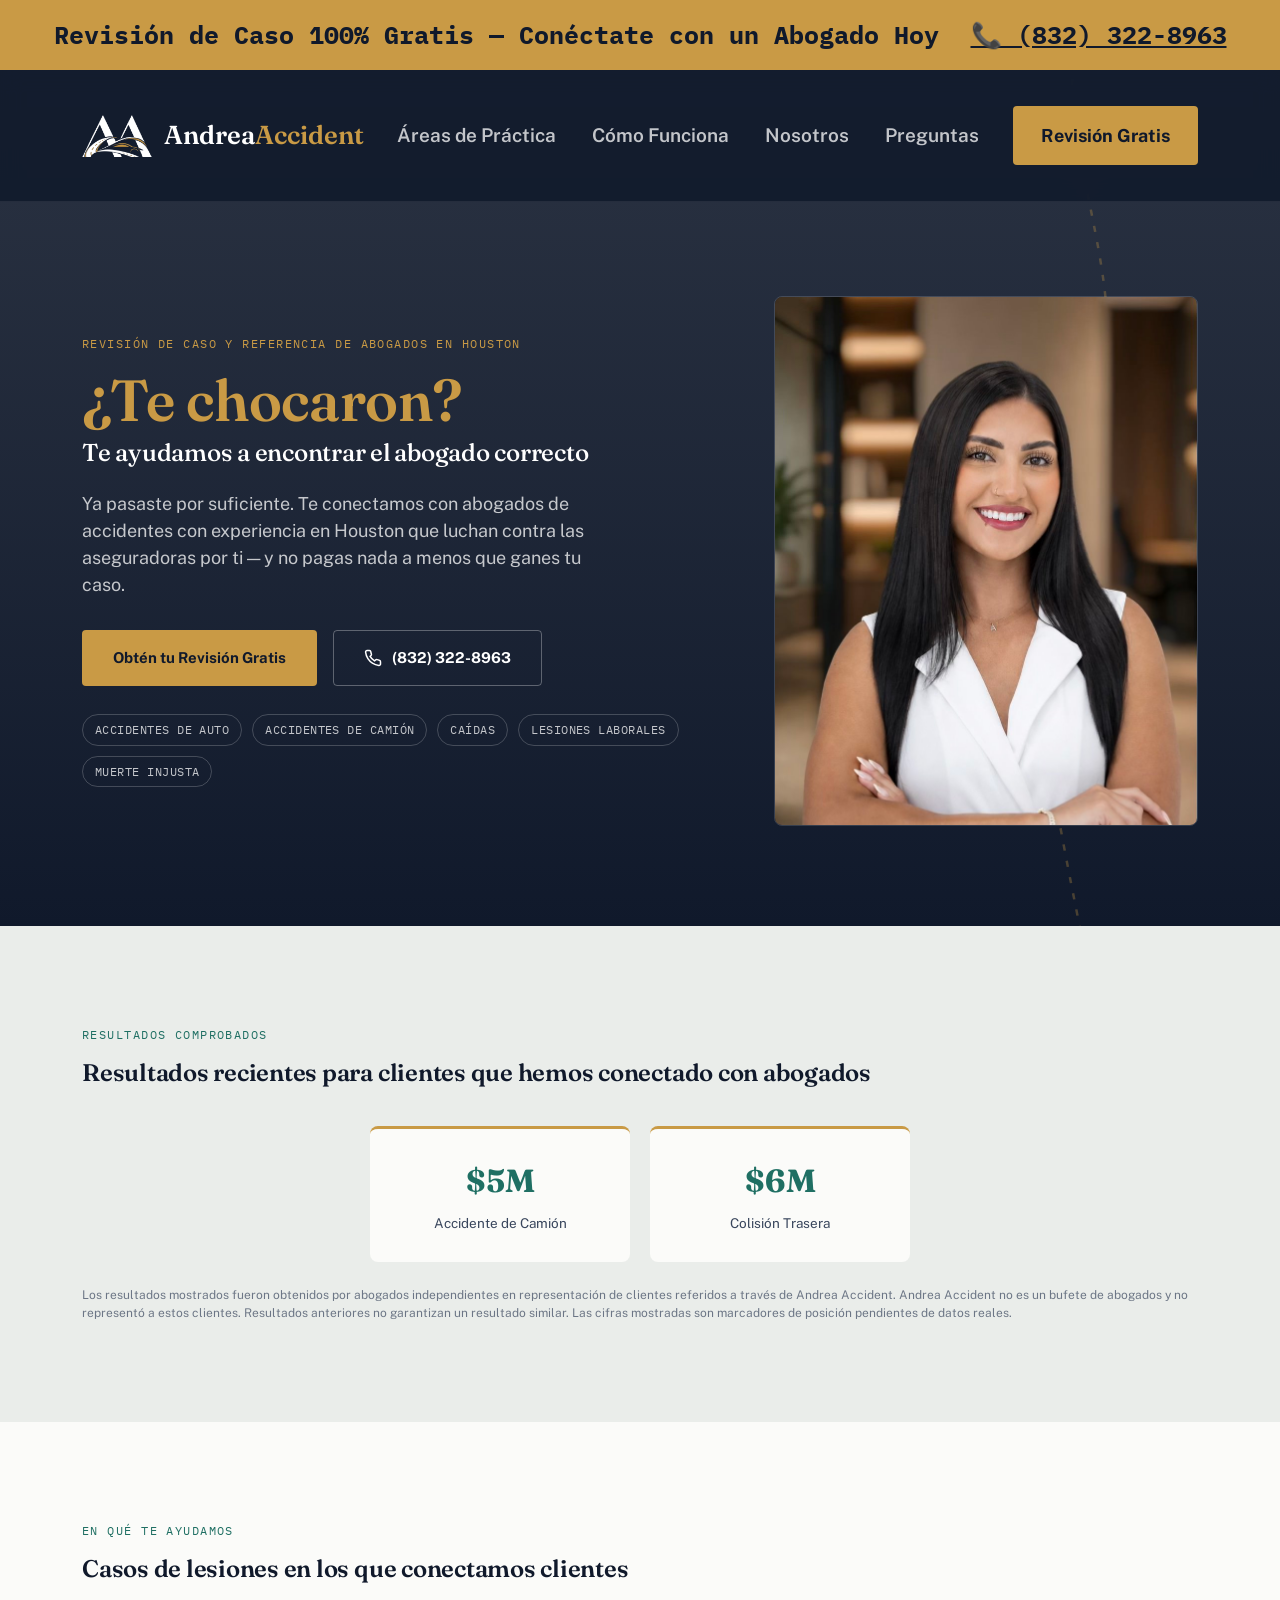
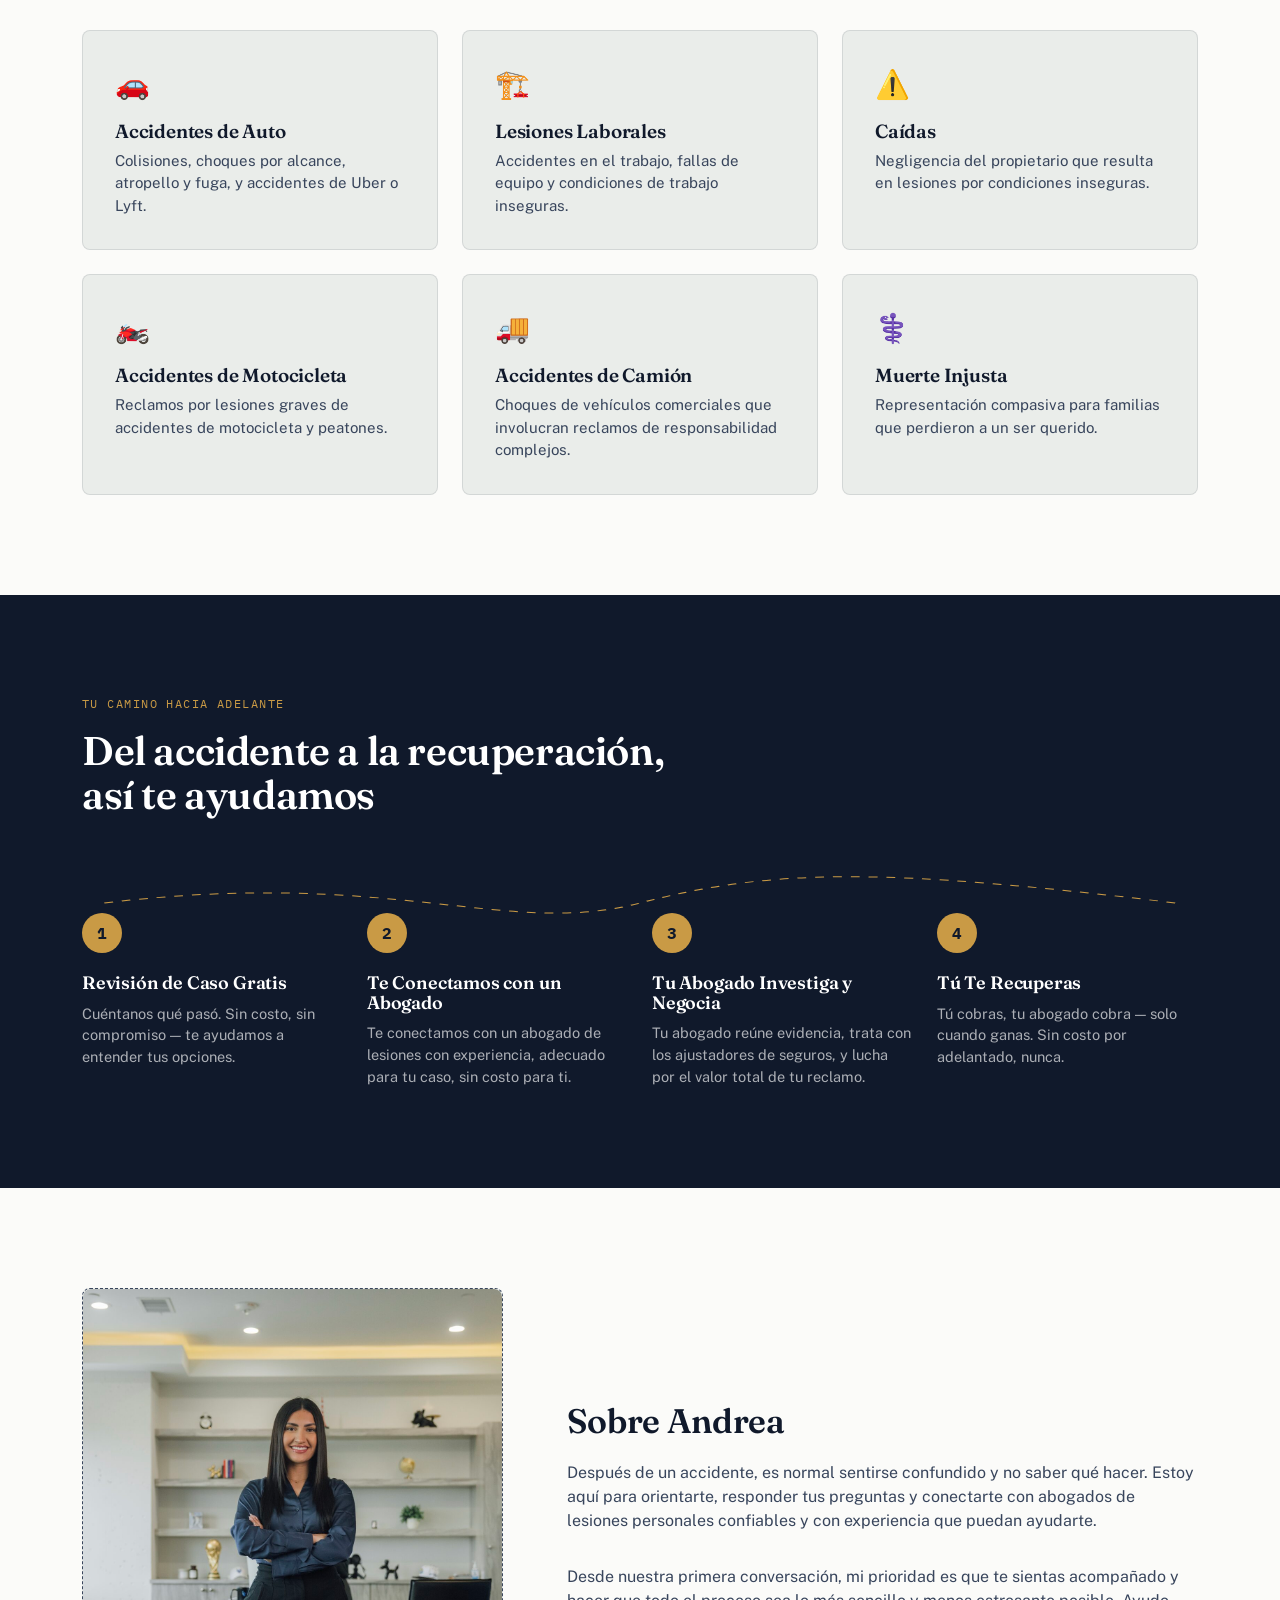
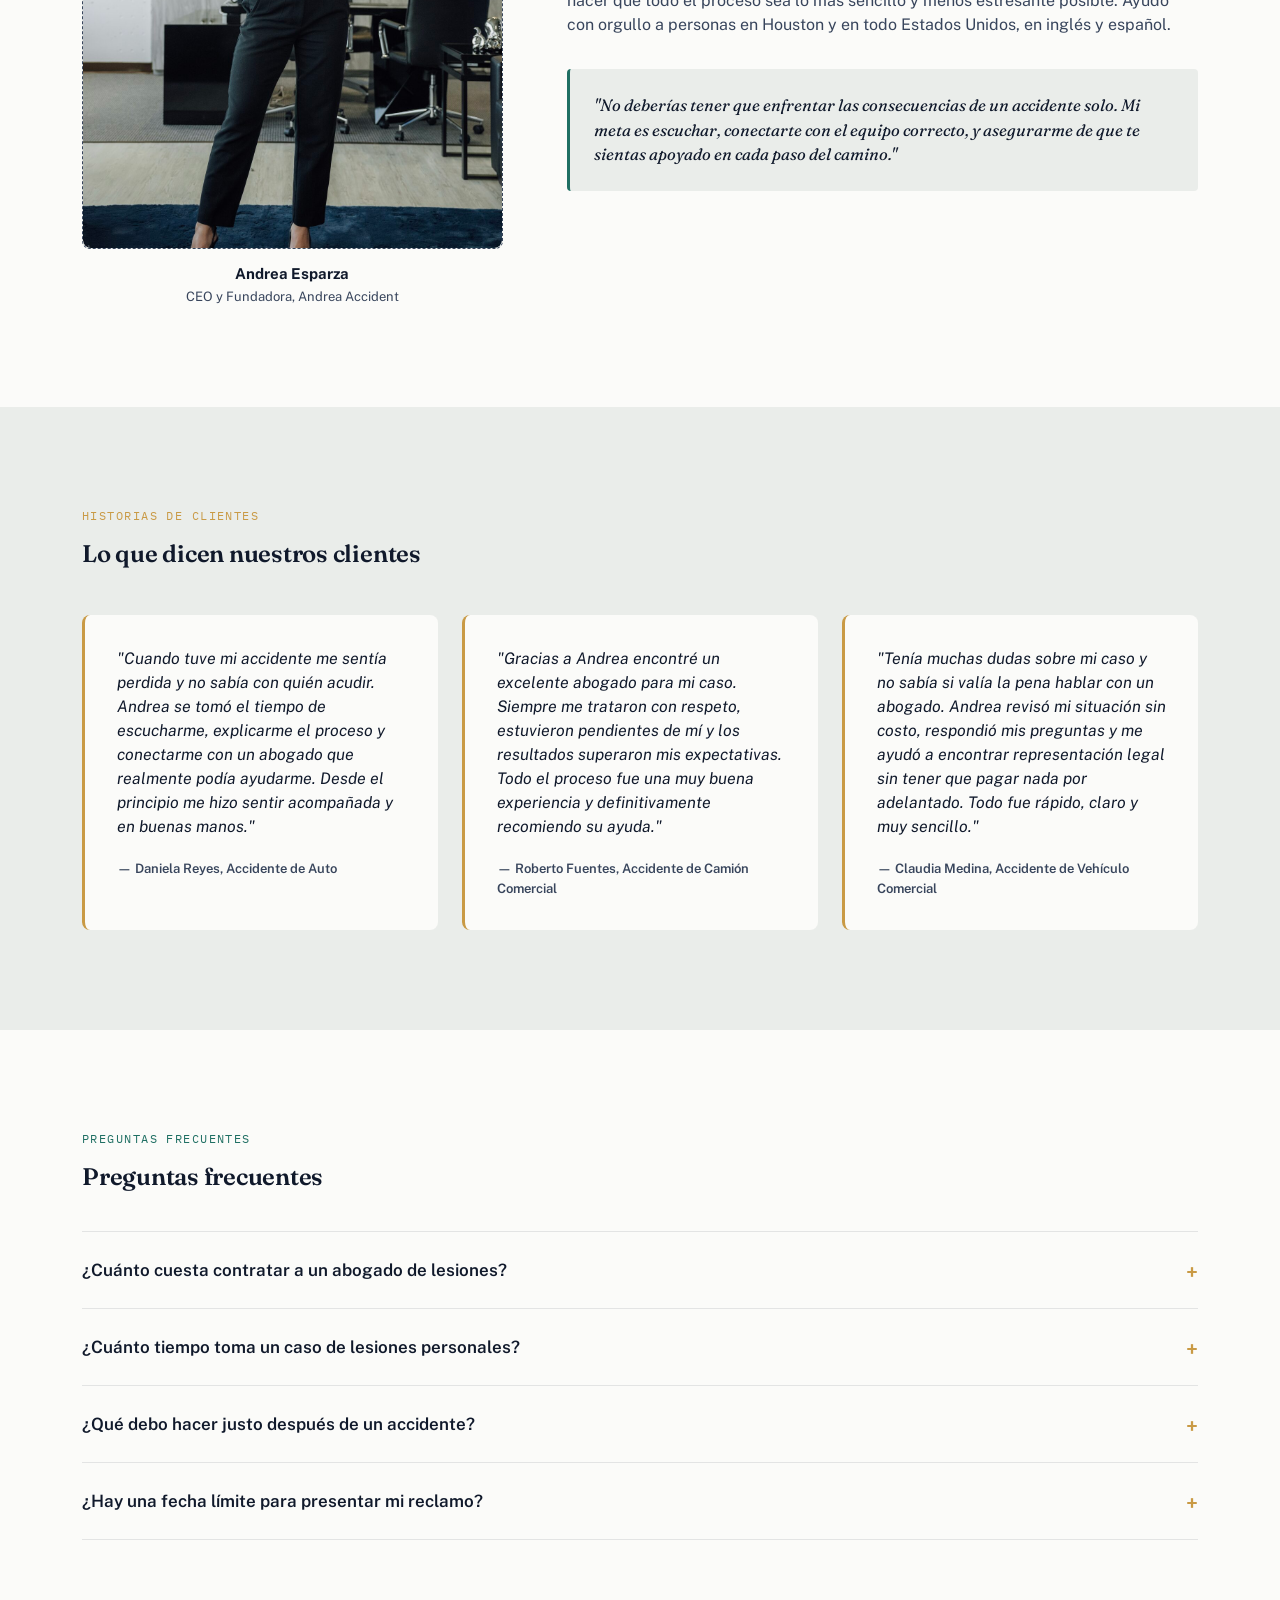
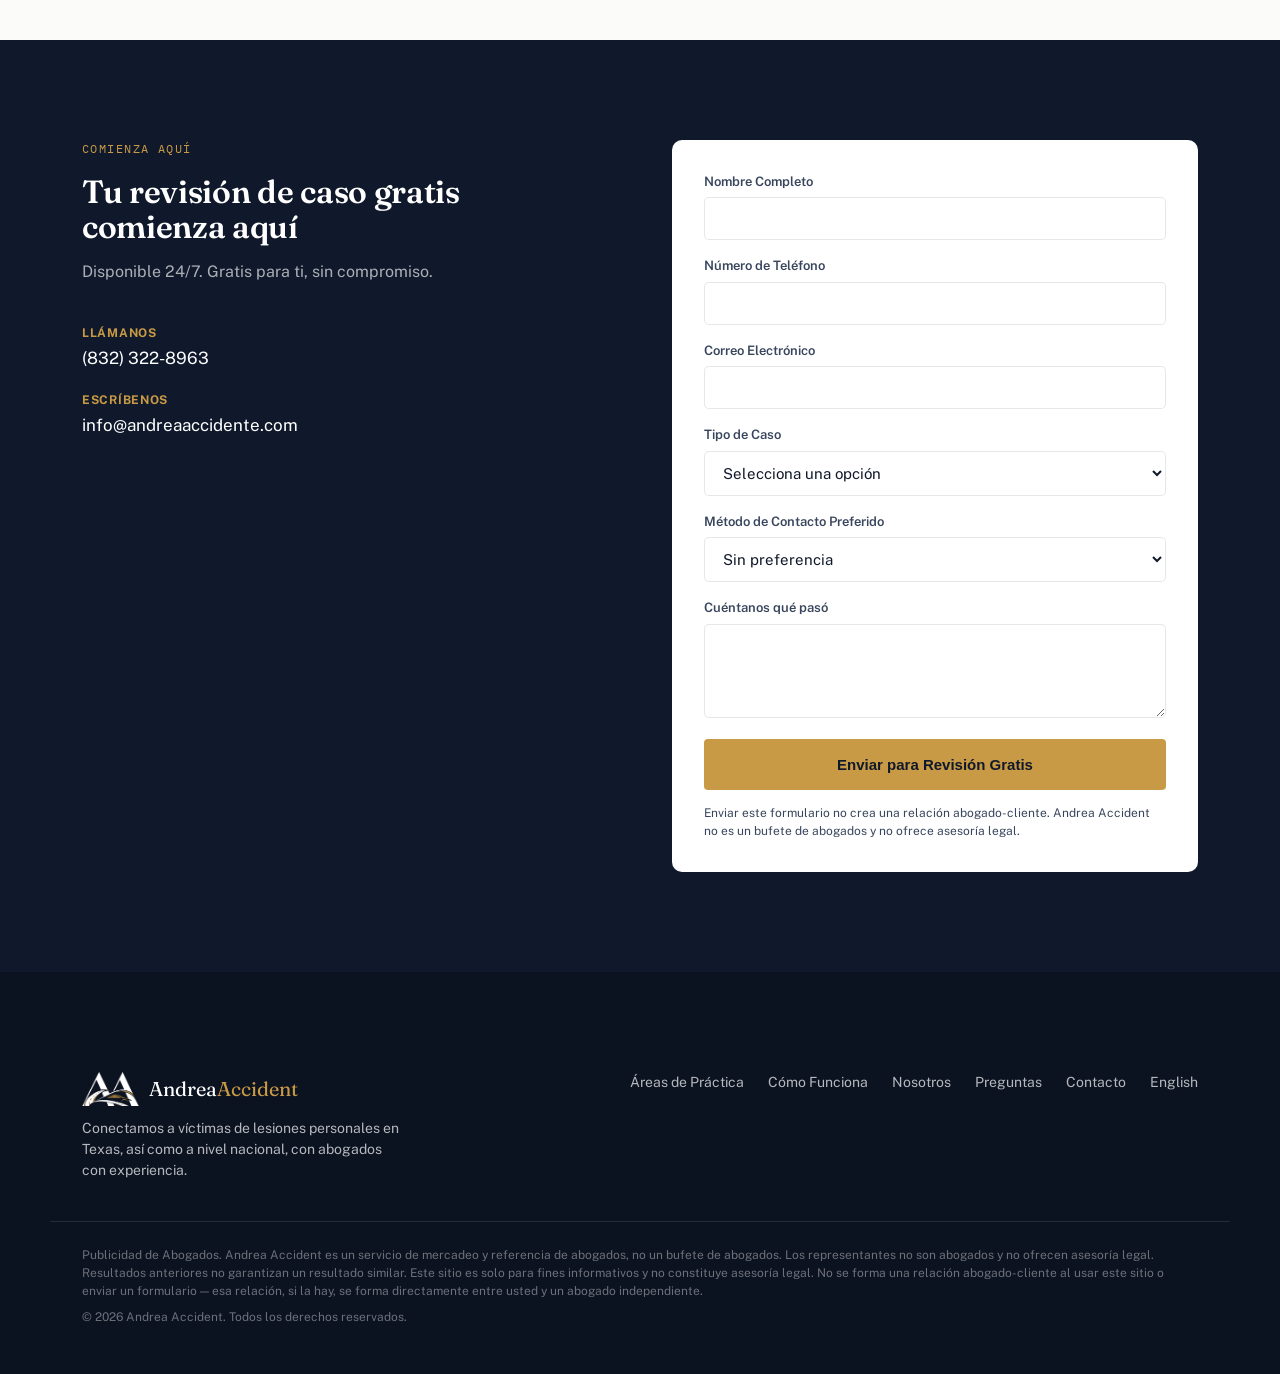
==== index.html @ 779d1450 "Sync Spanish site with English updates" ====
<!DOCTYPE html>
<html lang="es">
<head>
<meta charset="UTF-8" />
<meta name="viewport" content="width=device-width, initial-scale=1.0" />
<title>Andrea Accident | Revisión de Caso y Referencia de Abogados, Houston TX</title>
<meta name="description" content="¿Tuviste un accidente en Houston? Obtén una revisión de caso gratis y te conectamos con un abogado de lesiones con experiencia. Sin costo para ti." />
<link rel="preconnect" href="https://fonts.googleapis.com">
<link rel="preconnect" href="https://fonts.gstatic.com" crossorigin>
<link href="https://fonts.googleapis.com/css2?family=Fraunces:opsz,wght@9..144,400;9..144,500;9..144,600;9..144,700&family=Public+Sans:wght@400;500;600;700;800&family=IBM+Plex+Mono:wght@500&display=swap" rel="stylesheet">
<link rel="stylesheet" href="styles.css" />
</head>
<body>

<!-- UTILITY BAR -->
<div class="utility-bar">
  <span>Revisión de Caso 100% Gratis — Conéctate con un Abogado Hoy</span>
  <a href="tel:+18323228963">📞 (832) 322-8963</a>
</div>

<!-- NAV -->
<header class="nav" id="nav">
  <div class="nav-inner">
    <a href="#top" class="nav-logo">
      <img src="assets/logo-icon-white.png" class="logo-icon" alt="" />
      <span class="logo-text">Andrea<span class="logo-accent">Accident</span></span>
    </a>
    <nav class="nav-links">
      <a href="#practice-areas">Áreas de Práctica</a>
      <a href="#journey">Cómo Funciona</a>
      <a href="#about">Nosotros</a>
      <a href="#faq">Preguntas</a>
    </nav>
    <a href="#contact" class="nav-cta">Revisión Gratis</a>
  </div>
</header>

<!-- HERO -->
<section class="hero" id="top">
  <div class="hero-inner hero-inner-split">
    <div class="hero-copy">
      <p class="eyebrow">Revisión de Caso y Referencia de Abogados en Houston</p>
      <h1>¿Te chocaron?<br><span class="hero-h1-sub">Te ayudamos a encontrar el abogado correcto</span></h1>
      <p class="hero-sub">Ya pasaste por suficiente. Te conectamos con abogados de accidentes con experiencia en Houston que luchan contra las aseguradoras por ti — y no pagas nada a menos que ganes tu caso.</p>
      <div class="hero-actions">
        <a href="#contact" class="btn btn-primary">Obtén tu Revisión Gratis</a>
        <a href="tel:+18323228963" class="btn btn-ghost">
          <svg width="18" height="18" viewBox="0 0 24 24" fill="none" stroke="currentColor" stroke-width="2"><path d="M22 16.92v3a2 2 0 0 1-2.18 2 19.79 19.79 0 0 1-8.63-3.07 19.5 19.5 0 0 1-6-6 19.79 19.79 0 0 1-3.07-8.67A2 2 0 0 1 4.11 2h3a2 2 0 0 1 2 1.72c.127.96.361 1.903.7 2.81a2 2 0 0 1-.45 2.11L8.09 9.91a16 16 0 0 0 6 6l1.27-1.27a2 2 0 0 1 2.11-.45c.907.339 1.85.573 2.81.7A2 2 0 0 1 22 16.92z"/></svg>
          (832) 322-8963
        </a>
      </div>
      <div class="hero-tags">
        <span>Accidentes de Auto</span><span>Accidentes de Camión</span><span>Caídas</span><span>Lesiones Laborales</span><span>Muerte Injusta</span>
      </div>
    </div>
    <div class="hero-photo">
      <div class="hero-photo-placeholder">
        <img src="assets/andrea-headshot.jpg" alt="Andrea Esparza, CEO y Fundadora de Andrea Accident" />
      </div>
    </div>
  </div>
  <div class="hero-line" aria-hidden="true">
    <svg viewBox="0 0 400 900" preserveAspectRatio="none">
      <path d="M 200 -50 C 150 150, 250 250, 200 450 S 150 650, 200 950" stroke="#C99A45" stroke-width="2" fill="none" stroke-dasharray="6 10"/>
    </svg>
  </div>
</section>

<!-- RECENT RESULTS -->
<section class="results">
  <div class="section-inner">
    <p class="eyebrow eyebrow-dark">Resultados Comprobados</p>
    <h2>Resultados recientes para clientes que hemos conectado con abogados</h2>
    <div class="results-grid">
      <div class="result-card">
        <div class="result-amount">$5M</div>
        <div class="result-type">Accidente de Camión</div>
      </div>
      <div class="result-card">
        <div class="result-amount">$6M</div>
        <div class="result-type">Colisión Trasera</div>
      </div>
    </div>
    <p class="results-disclaimer">Los resultados mostrados fueron obtenidos por abogados independientes en representación de clientes referidos a través de Andrea Accident. Andrea Accident no es un bufete de abogados y no representó a estos clientes. Resultados anteriores no garantizan un resultado similar. Las cifras mostradas son marcadores de posición pendientes de datos reales.</p>
  </div>
</section>

<!-- PRACTICE AREAS -->
<section class="practice-areas" id="practice-areas">
  <div class="section-inner">
    <p class="eyebrow eyebrow-dark">En Qué Te Ayudamos</p>
    <h2>Casos de lesiones en los que conectamos clientes</h2>
    <div class="cards-grid">
      <div class="card">
        <div class="card-icon">🚗</div>
        <h3>Accidentes de Auto</h3>
        <p>Colisiones, choques por alcance, atropello y fuga, y accidentes de Uber o Lyft.</p>
      </div>
      <div class="card">
        <div class="card-icon">🏗️</div>
        <h3>Lesiones Laborales</h3>
        <p>Accidentes en el trabajo, fallas de equipo y condiciones de trabajo inseguras.</p>
      </div>
      <div class="card">
        <div class="card-icon">⚠️</div>
        <h3>Caídas</h3>
        <p>Negligencia del propietario que resulta en lesiones por condiciones inseguras.</p>
      </div>
      <div class="card">
        <div class="card-icon">🏍️</div>
        <h3>Accidentes de Motocicleta</h3>
        <p>Reclamos por lesiones graves de accidentes de motocicleta y peatones.</p>
      </div>
      <div class="card">
        <div class="card-icon">🚚</div>
        <h3>Accidentes de Camión</h3>
        <p>Choques de vehículos comerciales que involucran reclamos de responsabilidad complejos.</p>
      </div>
      <div class="card">
        <div class="card-icon">⚕️</div>
        <h3>Muerte Injusta</h3>
        <p>Representación compasiva para familias que perdieron a un ser querido.</p>
      </div>
    </div>
  </div>
</section>

<!-- CASE JOURNEY -->
<section class="journey" id="journey">
  <div class="section-inner">
    <p class="eyebrow">Tu Camino Hacia Adelante</p>
    <h2 class="journey-title">Del accidente a la recuperación, así te ayudamos</h2>
    <div class="journey-track">
      <svg class="journey-svg" viewBox="0 0 1000 120" preserveAspectRatio="none" aria-hidden="true">
        <path d="M 20 60 C 280 -10, 380 130, 500 60 S 720 -10, 980 60" stroke="#C99A45" stroke-width="2" fill="none" stroke-dasharray="8 8"/>
      </svg>
      <div class="journey-steps">
        <div class="step">
          <div class="step-marker">1</div>
          <h3>Revisión de Caso Gratis</h3>
          <p>Cuéntanos qué pasó. Sin costo, sin compromiso — te ayudamos a entender tus opciones.</p>
        </div>
        <div class="step">
          <div class="step-marker">2</div>
          <h3>Te Conectamos con un Abogado</h3>
          <p>Te conectamos con un abogado de lesiones con experiencia, adecuado para tu caso, sin costo para ti.</p>
        </div>
        <div class="step">
          <div class="step-marker">3</div>
          <h3>Tu Abogado Investiga y Negocia</h3>
          <p>Tu abogado reúne evidencia, trata con los ajustadores de seguros, y lucha por el valor total de tu reclamo.</p>
        </div>
        <div class="step">
          <div class="step-marker">4</div>
          <h3>Tú Te Recuperas</h3>
          <p>Tú cobras, tu abogado cobra — solo cuando ganas. Sin costo por adelantado, nunca.</p>
        </div>
      </div>
    </div>
  </div>
</section>

<!-- ABOUT -->
<section class="about" id="about">
  <div class="section-inner about-grid">
    <div class="about-photo">
      <div class="photo-placeholder">
        <img src="assets/team-photo-opt.jpg" alt="Andrea Esparza, equipo de Andrea Accident" />
      </div>
      <p class="about-photo-caption"><strong>Andrea Esparza</strong>CEO y Fundadora, Andrea Accident</p>
    </div>
    <div class="about-content">
      <h2>Sobre Andrea</h2>
      <p class="about-text">Después de un accidente, es normal sentirse confundido y no saber qué hacer. Estoy aquí para orientarte, responder tus preguntas y conectarte con abogados de lesiones personales confiables y con experiencia que puedan ayudarte.</p>
      <p class="about-text">Desde nuestra primera conversación, mi prioridad es que te sientas acompañado y hacer que todo el proceso sea lo más sencillo y menos estresante posible. Ayudo con orgullo a personas en Houston y en todo Estados Unidos, en inglés y español.</p>
      <blockquote class="attorney-quote">
        "No deberías tener que enfrentar las consecuencias de un accidente solo. Mi meta es escuchar, conectarte con el equipo correcto, y asegurarme de que te sientas apoyado en cada paso del camino."
      </blockquote>
    </div>
  </div>
</section>

<!-- TESTIMONIALS -->
<section class="testimonials">
  <div class="section-inner">
    <p class="eyebrow">Historias de Clientes</p>
    <h2>Lo que dicen nuestros clientes</h2>
    <div class="testimonial-grid">
      <div class="testimonial-card">
        <p>"Cuando tuve mi accidente me sentía perdida y no sabía con quién acudir. Andrea se tomó el tiempo de escucharme, explicarme el proceso y conectarme con un abogado que realmente podía ayudarme. Desde el principio me hizo sentir acompañada y en buenas manos."</p>
        <div class="testimonial-author">— Daniela Reyes, Accidente de Auto</div>
      </div>
      <div class="testimonial-card">
        <p>"Gracias a Andrea encontré un excelente abogado para mi caso. Siempre me trataron con respeto, estuvieron pendientes de mí y los resultados superaron mis expectativas. Todo el proceso fue una muy buena experiencia y definitivamente recomiendo su ayuda."</p>
        <div class="testimonial-author">— Roberto Fuentes, Accidente de Camión Comercial</div>
      </div>
      <div class="testimonial-card">
        <p>"Tenía muchas dudas sobre mi caso y no sabía si valía la pena hablar con un abogado. Andrea revisó mi situación sin costo, respondió mis preguntas y me ayudó a encontrar representación legal sin tener que pagar nada por adelantado. Todo fue rápido, claro y muy sencillo."</p>
        <div class="testimonial-author">— Claudia Medina, Accidente de Vehículo Comercial</div>
      </div>
    </div>
  </div>
</section>

<!-- FAQ -->
<section class="faq" id="faq">
  <div class="section-inner">
    <p class="eyebrow eyebrow-dark">Preguntas Frecuentes</p>
    <h2>Preguntas frecuentes</h2>
    <div class="faq-list">
      <div class="faq-item">
        <button class="faq-question">
          ¿Cuánto cuesta contratar a un abogado de lesiones?
          <span class="faq-toggle">+</span>
        </button>
        <div class="faq-answer"><p>Nada por adelantado. Los abogados con los que te conectamos generalmente trabajan por contingencia, lo que significa que solo cobran un porcentaje de tu acuerdo si ganan tu caso. Nuestro servicio de revisión y conexión siempre es gratis para ti.</p></div>
      </div>
      <div class="faq-item">
        <button class="faq-question">
          ¿Cuánto tiempo toma un caso de lesiones personales?
          <span class="faq-toggle">+</span>
        </button>
        <div class="faq-answer"><p>Depende de la complejidad del caso. Una vez que te conectes con un abogado, él te dará un cronograma realista basado en los detalles específicos de tu situación.</p></div>
      </div>
      <div class="faq-item">
        <button class="faq-question">
          ¿Qué debo hacer justo después de un accidente?
          <span class="faq-toggle">+</span>
        </button>
        <div class="faq-answer"><p>Primero busca atención médica, documenta la escena si puedes, y evita dar declaraciones grabadas a las aseguradoras antes de hablar con un abogado.</p></div>
      </div>
      <div class="faq-item">
        <button class="faq-question">
          ¿Hay una fecha límite para presentar mi reclamo?
          <span class="faq-toggle">+</span>
        </button>
        <div class="faq-answer"><p>Sí — la ley de Texas establece fechas límite para presentar reclamos de lesiones personales. Mientras antes te conectes con un abogado, más opciones tendrás. No esperes para contactarnos y obtener tu revisión de caso gratis.</p></div>
      </div>
    </div>
  </div>
</section>

<!-- CONTACT -->
<section class="contact" id="contact">
  <div class="section-inner contact-grid">
    <div class="contact-info">
      <p class="eyebrow">Comienza Aquí</p>
      <h2>Tu revisión de caso gratis comienza aquí</h2>
      <p class="contact-sub">Disponible 24/7. Gratis para ti, sin compromiso.</p>
      <div class="contact-detail">
        <strong>Llámanos</strong>
        <a href="tel:+18323228963">(832) 322-8963</a>
      </div>
      <div class="contact-detail">
        <strong>Escríbenos</strong>
        <a href="mailto:info@andreaaccidente.com">info@andreaaccidente.com</a>
      </div>
    </div>
    <form class="contact-form" id="contact-form" action="https://formspree.io/andreaaccident@gmail.com" method="POST">
      <input type="hidden" name="_next" value="https://andreaaccidente.com/?submitted=1#contact" />
      <input type="hidden" name="_subject" value="Nueva Revisión de Caso — Andrea Accident (sitio en español)" />
      <input type="hidden" name="site" value="andreaaccidente.com" />
      <label>Nombre Completo<input type="text" name="name" required /></label>
      <label>Número de Teléfono<input type="tel" name="phone" required /></label>
      <label>Correo Electrónico<input type="email" name="email" required /></label>
      <label>Tipo de Caso
        <select name="case_type" required>
          <option value="">Selecciona una opción</option>
          <option>Accidente de Auto</option>
          <option>Accidente de Camión</option>
          <option>Accidente de Motocicleta</option>
          <option>Caída</option>
          <option>Lesión Laboral</option>
          <option>Muerte Injusta</option>
          <option>Otro</option>
        </select>
      </label>
      <label>Método de Contacto Preferido
        <select name="contact_method">
          <option value="">Sin preferencia</option>
          <option>Llamada</option>
          <option>Mensaje de Texto</option>
          <option>Correo Electrónico</option>
        </select>
      </label>
      <label>Cuéntanos qué pasó<textarea name="message" rows="4" required></textarea></label>
      <button type="submit" class="btn btn-primary btn-full">Enviar para Revisión Gratis</button>
      <p class="form-disclaimer">Enviar este formulario no crea una relación abogado-cliente. Andrea Accident no es un bufete de abogados y no ofrece asesoría legal.</p>
    </form>
  </div>
</section>

<!-- FOOTER -->
<footer class="footer">
  <div class="section-inner footer-grid">
    <div>
      <div class="footer-logo">
        <img src="assets/logo-icon-white.png" class="logo-icon" alt="" />
        <span class="logo-text">Andrea<span class="logo-accent">Accident</span></span>
      </div>
      <p>Conectamos a víctimas de lesiones personales en Texas, así como a nivel nacional, con abogados con experiencia.</p>
    </div>
    <div class="footer-links">
      <a href="#practice-areas">Áreas de Práctica</a>
      <a href="#journey">Cómo Funciona</a>
      <a href="#about">Nosotros</a>
      <a href="#faq">Preguntas</a>
      <a href="#contact">Contacto</a>
      <a href="https://andreaaccident.com">English</a>
    </div>
  </div>
  <div class="footer-legal">
    <p>Publicidad de Abogados. Andrea Accident es un servicio de mercadeo y referencia de abogados, no un bufete de abogados. Los representantes no son abogados y no ofrecen asesoría legal. Resultados anteriores no garantizan un resultado similar. Este sitio es solo para fines informativos y no constituye asesoría legal. No se forma una relación abogado-cliente al usar este sitio o enviar un formulario — esa relación, si la hay, se forma directamente entre usted y un abogado independiente.</p>
    <p>&copy; <span id="year"></span> Andrea Accident. Todos los derechos reservados.</p>
  </div>
</footer>

<script src="script.js"></script>
</body>
</html>
---- styles.css ----
/* ===== TOKENS ===== */
:root {
  --ink: #10192B;
  --ink-soft: #38455C;
  --fog: #EAEDEA;
  --fog-deep: #DDE2DD;
  --paper: #FBFBF9;
  --amber: #C99A45;
  --amber-deep: #A87E32;
  --teal: #1F6F63;
  --teal-deep: #164F46;
  --line: rgba(16, 25, 43, 0.1);

  --display: 'Fraunces', serif;
  --body: 'Public Sans', sans-serif;
  --mono: 'IBM Plex Mono', monospace;

  --max: 1180px;
}

* { box-sizing: border-box; margin: 0; padding: 0; }
html { scroll-behavior: smooth; }
body {
  font-family: var(--body);
  color: var(--ink);
  background: var(--paper);
  line-height: 1.5;
  -webkit-font-smoothing: antialiased;
}
img { max-width: 100%; display: block; }
a { color: inherit; text-decoration: none; }
h1, h2, h3 { font-family: var(--display); font-weight: 600; line-height: 1.1; letter-spacing: -0.01em; }
.section-inner { max-width: var(--max); margin: 0 auto; padding: 100px 32px; }

.eyebrow {
  font-family: var(--mono);
  font-size: 12px;
  letter-spacing: 0.12em;
  text-transform: uppercase;
  color: var(--amber);
  margin-bottom: 16px;
  display: block;
}
.eyebrow-dark { color: var(--teal); }

.btn {
  display: inline-flex;
  align-items: center;
  gap: 10px;
  padding: 16px 30px;
  border-radius: 4px;
  font-weight: 700;
  font-size: 15px;
  border: 1px solid transparent;
  cursor: pointer;
  transition: transform 0.15s ease, box-shadow 0.15s ease, background 0.15s ease;
}
.btn-primary {
  background: var(--amber);
  color: var(--ink);
}
.btn-primary:hover { background: var(--amber-deep); transform: translateY(-1px); box-shadow: 0 8px 20px rgba(201,154,69,0.35); }
.btn-ghost {
  border-color: rgba(255,255,255,0.3);
  color: #fff;
}
.btn-ghost:hover { border-color: #fff; background: rgba(255,255,255,0.08); }
.btn-full { width: 100%; justify-content: center; }

/* ===== UTILITY BAR ===== */
.utility-bar {
  position: fixed;
  top: 0; left: 0; right: 0;
  z-index: 101;
  background: var(--amber);
  color: var(--ink);
  font-family: var(--mono);
  font-size: 25px;
  font-weight: 700;
  display: flex;
  align-items: center;
  justify-content: center;
  gap: 32px;
  padding: 16px 40px;
  flex-wrap: wrap;
  text-align: center;
}
.utility-bar a { text-decoration: underline; }

/* ===== NAV ===== */
.nav {
  position: fixed;
  top: var(--utility-h, 66px); left: 0; right: 0;
  z-index: 100;
  background: rgba(16, 25, 43, 0.85);
  backdrop-filter: blur(10px);
  border-bottom: 1px solid rgba(255,255,255,0.08);
}
.nav-inner {
  max-width: var(--max);
  margin: 0 auto;
  padding: 36px 32px;
  display: flex;
  align-items: center;
  justify-content: space-between;
}
.nav-logo {
  display: flex;
  align-items: center;
  gap: 12px;
}
.nav-logo .logo-icon {
  height: 42px;
  width: auto;
  display: block;
}
.nav-logo .logo-text {
  font-family: var(--display);
  font-size: 26px;
  font-weight: 600;
  color: #fff;
  white-space: nowrap;
}
.nav-logo .logo-text .logo-accent { color: var(--amber); }
.nav-links { display: flex; gap: 36px; }
.nav-links a { color: rgba(255,255,255,0.75); font-size: 19px; font-weight: 600; transition: color 0.15s; }
.nav-links a:hover { color: #fff; }
.nav-cta {
  background: var(--amber);
  color: var(--ink);
  padding: 16px 28px;
  border-radius: 4px;
  font-size: 18px;
  font-weight: 700;
}
.nav-cta:hover { background: var(--amber-deep); }

/* ===== HERO ===== */
.hero {
  position: relative;
  background:
    linear-gradient(180deg, rgba(16,25,43,0.88) 0%, rgba(16,25,43,0.94) 55%, #10192B 100%),
    url('assets/houston-skyline.webp');
  background-size: cover;
  background-position: center 65%;
  color: #fff;
  padding-top: 34px;
  overflow: hidden;
}
.hero-inner {
  max-width: var(--max);
  margin: 0 auto;
  padding: calc(var(--utility-h, 66px) + var(--nav-h, 116px) + 60px) 32px 100px;
  position: relative;
  z-index: 2;
}
.hero-inner-split {
  display: grid;
  grid-template-columns: 1.2fr 0.8fr;
  gap: 56px;
  align-items: center;
  max-width: var(--max);
}
.hero h1 {
  font-size: clamp(36px, 5vw, 58px);
  margin-bottom: 24px;
  color: var(--amber);
}
.hero-h1-sub {
  display: block;
  font-size: 0.42em;
  color: #fff;
  font-weight: 500;
  margin-top: 6px;
  letter-spacing: -0.01em;
}
.hero-sub {
  font-size: 18px;
  color: rgba(255,255,255,0.75);
  max-width: 520px;
  margin-bottom: 32px;
}
.hero-actions { display: flex; gap: 16px; flex-wrap: wrap; margin-bottom: 28px; }
.hero-tags { display: flex; gap: 10px; flex-wrap: wrap; }
.hero-tags span {
  font-family: var(--mono);
  font-size: 11.5px;
  text-transform: uppercase;
  letter-spacing: 0.04em;
  padding: 6px 12px;
  border: 1px solid rgba(255,255,255,0.2);
  border-radius: 20px;
  color: rgba(255,255,255,0.75);
}
.hero-photo-placeholder {
  aspect-ratio: 4/5;
  border-radius: 8px;
  overflow: hidden;
  border: 1px solid rgba(255,255,255,0.15);
}
.hero-photo-placeholder img {
  width: 100%;
  height: 100%;
  object-fit: cover;
  object-position: top center;
  display: block;
}

/* ===== RESULTS ===== */
.results { background: var(--fog); }
.results-grid {
  display: grid;
  grid-template-columns: repeat(auto-fit, minmax(220px, 260px));
  justify-content: center;
  gap: 20px;
  margin-top: 40px;
}
.result-card {
  background: var(--paper);
  border-radius: 8px;
  padding: 28px 22px;
  text-align: center;
  border-top: 3px solid var(--amber);
}
.result-amount {
  font-family: var(--display);
  font-size: 32px;
  font-weight: 700;
  color: var(--teal);
  margin-bottom: 8px;
}
.result-type { font-size: 13.5px; color: var(--ink-soft); }
.results-disclaimer { font-size: 12px; color: var(--ink-soft); margin-top: 24px; opacity: 0.7; }

/* ===== ATTORNEY QUOTE ===== */
.attorney-quote {
  margin-top: 32px;
  padding: 24px;
  background: var(--fog);
  border-left: 3px solid var(--teal);
  border-radius: 4px;
  font-family: var(--display);
  font-style: italic;
  font-size: 16.5px;
  color: var(--ink);
}

.hero-line {
  position: absolute;
  right: -60px;
  top: 0;
  bottom: 0;
  width: 500px;
  z-index: 1;
  opacity: 0.3;
}
.hero-line svg { width: 100%; height: 100%; }

/* ===== PRACTICE AREAS ===== */
.cards-grid {
  display: grid;
  grid-template-columns: repeat(3, 1fr);
  gap: 24px;
  margin-top: 48px;
}
.card {
  background: var(--fog);
  border: 1px solid var(--line);
  border-radius: 8px;
  padding: 32px;
  transition: transform 0.2s ease, box-shadow 0.2s ease;
}
.card:hover { transform: translateY(-4px); box-shadow: 0 12px 30px rgba(16,25,43,0.08); }
.card-icon { font-size: 28px; margin-bottom: 16px; }
.card h3 { font-size: 19px; margin-bottom: 8px; }
.card p { color: var(--ink-soft); font-size: 15px; }

/* ===== JOURNEY ===== */
.journey { background: var(--ink); color: #fff; }
.journey .eyebrow { color: var(--amber); }
.journey-title {
  font-size: clamp(28px, 3.5vw, 40px);
  max-width: 640px;
  margin-bottom: 56px;
}
.journey-track { position: relative; }
.journey-svg { width: 100%; height: 60px; margin-bottom: -20px; display: block; }
.journey-steps {
  display: grid;
  grid-template-columns: repeat(4, 1fr);
  gap: 24px;
}
.step-marker {
  width: 40px; height: 40px;
  border-radius: 50%;
  background: var(--amber);
  color: var(--ink);
  display: flex; align-items: center; justify-content: center;
  font-family: var(--mono);
  font-weight: 700;
  margin-bottom: 20px;
}
.step h3 { font-size: 18px; margin-bottom: 10px; }
.step p { color: rgba(255,255,255,0.65); font-size: 14.5px; }

/* ===== ABOUT ===== */
.about-grid {
  display: grid;
  grid-template-columns: 0.8fr 1.2fr;
  gap: 64px;
  align-items: center;
}
.photo-placeholder {
  aspect-ratio: 3/4;
  background: var(--fog);
  border: 1px dashed var(--ink-soft);
  border-radius: 8px;
  display: flex; align-items: center; justify-content: center;
  color: var(--ink-soft);
  font-family: var(--mono);
  font-size: 13px;
  overflow: hidden;
}
.photo-placeholder img {
  width: 100%;
  height: 100%;
  object-fit: cover;
  object-position: top center;
  border-radius: 8px;
}
.about-photo-caption {
  margin-top: 14px;
  text-align: center;
  font-size: 13px;
  color: var(--ink-soft);
}
.about-photo-caption strong { color: var(--ink); display: block; font-size: 15px; margin-bottom: 2px; }
.about-content h2 { font-size: 34px; margin-bottom: 20px; }
.about-text { color: var(--ink-soft); font-size: 16px; margin-bottom: 32px; }
.about-stats { display: flex; gap: 40px; }
.about-stats strong { font-family: var(--display); font-size: 28px; display: block; color: var(--teal); }
.about-stats span { font-size: 13px; color: var(--ink-soft); text-transform: uppercase; letter-spacing: 0.04em; }

/* ===== TESTIMONIALS ===== */
.testimonials { background: var(--fog); }
.testimonial-grid {
  display: grid;
  grid-template-columns: repeat(3, 1fr);
  gap: 24px;
  margin-top: 48px;
}
.testimonial-card {
  background: var(--paper);
  border-radius: 8px;
  padding: 32px;
  border-left: 3px solid var(--amber);
}
.testimonial-card p { font-style: italic; margin-bottom: 20px; color: var(--ink); }
.testimonial-author { font-size: 13px; color: var(--ink-soft); font-weight: 600; }

/* ===== FAQ ===== */
.faq-list { margin-top: 40px; border-top: 1px solid var(--line); }
.faq-item { border-bottom: 1px solid var(--line); }
.faq-question {
  width: 100%;
  background: none;
  border: none;
  text-align: left;
  padding: 22px 0;
  font-family: var(--body);
  font-size: 17px;
  font-weight: 600;
  color: var(--ink);
  display: flex;
  justify-content: space-between;
  align-items: center;
  cursor: pointer;
}
.faq-toggle { font-family: var(--mono); color: var(--amber); font-size: 20px; transition: transform 0.2s ease; }
.faq-item.open .faq-toggle { transform: rotate(45deg); }
.faq-answer {
  max-height: 0;
  overflow: hidden;
  transition: max-height 0.25s ease;
}
.faq-item.open .faq-answer { max-height: 200px; }
.faq-answer p { padding-bottom: 22px; color: var(--ink-soft); max-width: 640px; }

/* ===== CONTACT ===== */
.contact { background: var(--ink); color: #fff; }
.contact-grid {
  display: grid;
  grid-template-columns: 1fr 1fr;
  gap: 64px;
}
.contact h2 { font-size: 32px; margin: 8px 0 16px; }
.contact-sub { color: rgba(255,255,255,0.65); margin-bottom: 40px; }
.contact-detail { margin-bottom: 20px; }
.contact-detail strong { display: block; font-size: 12px; text-transform: uppercase; letter-spacing: 0.06em; color: var(--amber); margin-bottom: 4px; }
.contact-detail a, .contact-detail span { font-size: 17px; }

.contact-form { background: #fff; border-radius: 10px; padding: 32px; }
.contact-form label {
  display: block;
  font-size: 13px;
  font-weight: 600;
  color: var(--ink-soft);
  margin-bottom: 16px;
}
.contact-form input, .contact-form textarea, .contact-form select {
  width: 100%;
  margin-top: 6px;
  padding: 12px 14px;
  border: 1px solid var(--line);
  border-radius: 5px;
  font-family: var(--body);
  font-size: 15px;
  color: var(--ink);
  resize: vertical;
  background: #fff;
}
.contact-form input:focus, .contact-form textarea:focus, .contact-form select:focus {
  outline: 2px solid var(--teal);
  outline-offset: 1px;
}
.form-disclaimer { font-size: 12px; color: var(--ink-soft); margin-top: 14px; font-weight: 400; }
.form-success {
  text-align: center;
  padding: 24px 0;
  font-family: var(--display);
  font-size: 18px;
  color: var(--ink);
  line-height: 1.5;
}

/* ===== FOOTER ===== */
.footer { background: #0B1220; color: rgba(255,255,255,0.7); }
.footer-grid {
  display: flex;
  justify-content: space-between;
  flex-wrap: wrap;
  gap: 32px;
  padding-bottom: 40px;
}
.footer-logo {
  display: flex;
  align-items: center;
  gap: 10px;
  margin-bottom: 12px;
}
.footer-logo .logo-icon {
  height: 34px;
  width: auto;
  display: block;
}
.footer-logo .logo-text {
  font-family: var(--display);
  font-size: 20px;
  color: #fff;
}
.footer-logo .logo-text .logo-accent { color: var(--amber); }
.footer-grid p { max-width: 320px; font-size: 14px; }
.footer-links { display: flex; gap: 24px; flex-wrap: wrap; align-self: flex-start; }
.footer-links a { font-size: 14px; }
.footer-links a:hover { color: #fff; }
.footer-legal {
  border-top: 1px solid rgba(255,255,255,0.1);
  max-width: var(--max);
  margin: 0 auto;
  padding: 24px 32px 40px;
  font-size: 12px;
  color: rgba(255,255,255,0.4);
}
.footer-legal p { margin-bottom: 8px; }

/* ===== RESPONSIVE ===== */
@media (max-width: 900px) {
  .nav-links { display: none; }
  .cards-grid { grid-template-columns: 1fr 1fr; }
  .journey-steps { grid-template-columns: 1fr 1fr; }
  .about-grid { grid-template-columns: 1fr; }
  .testimonial-grid { grid-template-columns: 1fr; }
  .contact-grid { grid-template-columns: 1fr; }
  .hero-line { display: none; }
  .hero-inner-split { grid-template-columns: 1fr; }
  .hero-photo-placeholder { max-width: 320px; }
  .results-grid { grid-template-columns: 1fr 1fr; }
}
@media (max-width: 560px) {
  .cards-grid { grid-template-columns: 1fr; }
  .journey-steps { grid-template-columns: 1fr; }
  .section-inner { padding: 64px 20px; }
  .hero-inner { padding-left: 20px; padding-right: 20px; padding-bottom: 60px; }
  .hero-actions { flex-direction: column; align-items: stretch; }
  .hero-trust { gap: 24px; }
  .utility-bar { font-size: 15px; padding: 12px 16px; gap: 16px; }
  .nav-inner { padding: 20px 20px; }
  .nav-logo .logo-icon { height: 32px; }
  .nav-logo .logo-text { font-size: 20px; }
  .nav-cta { font-size: 14px; padding: 12px 18px; }
  .results-grid { grid-template-columns: 1fr; }
}

@media (prefers-reduced-motion: reduce) {
  html { scroll-behavior: auto; }
  * { transition: none !important; }
}
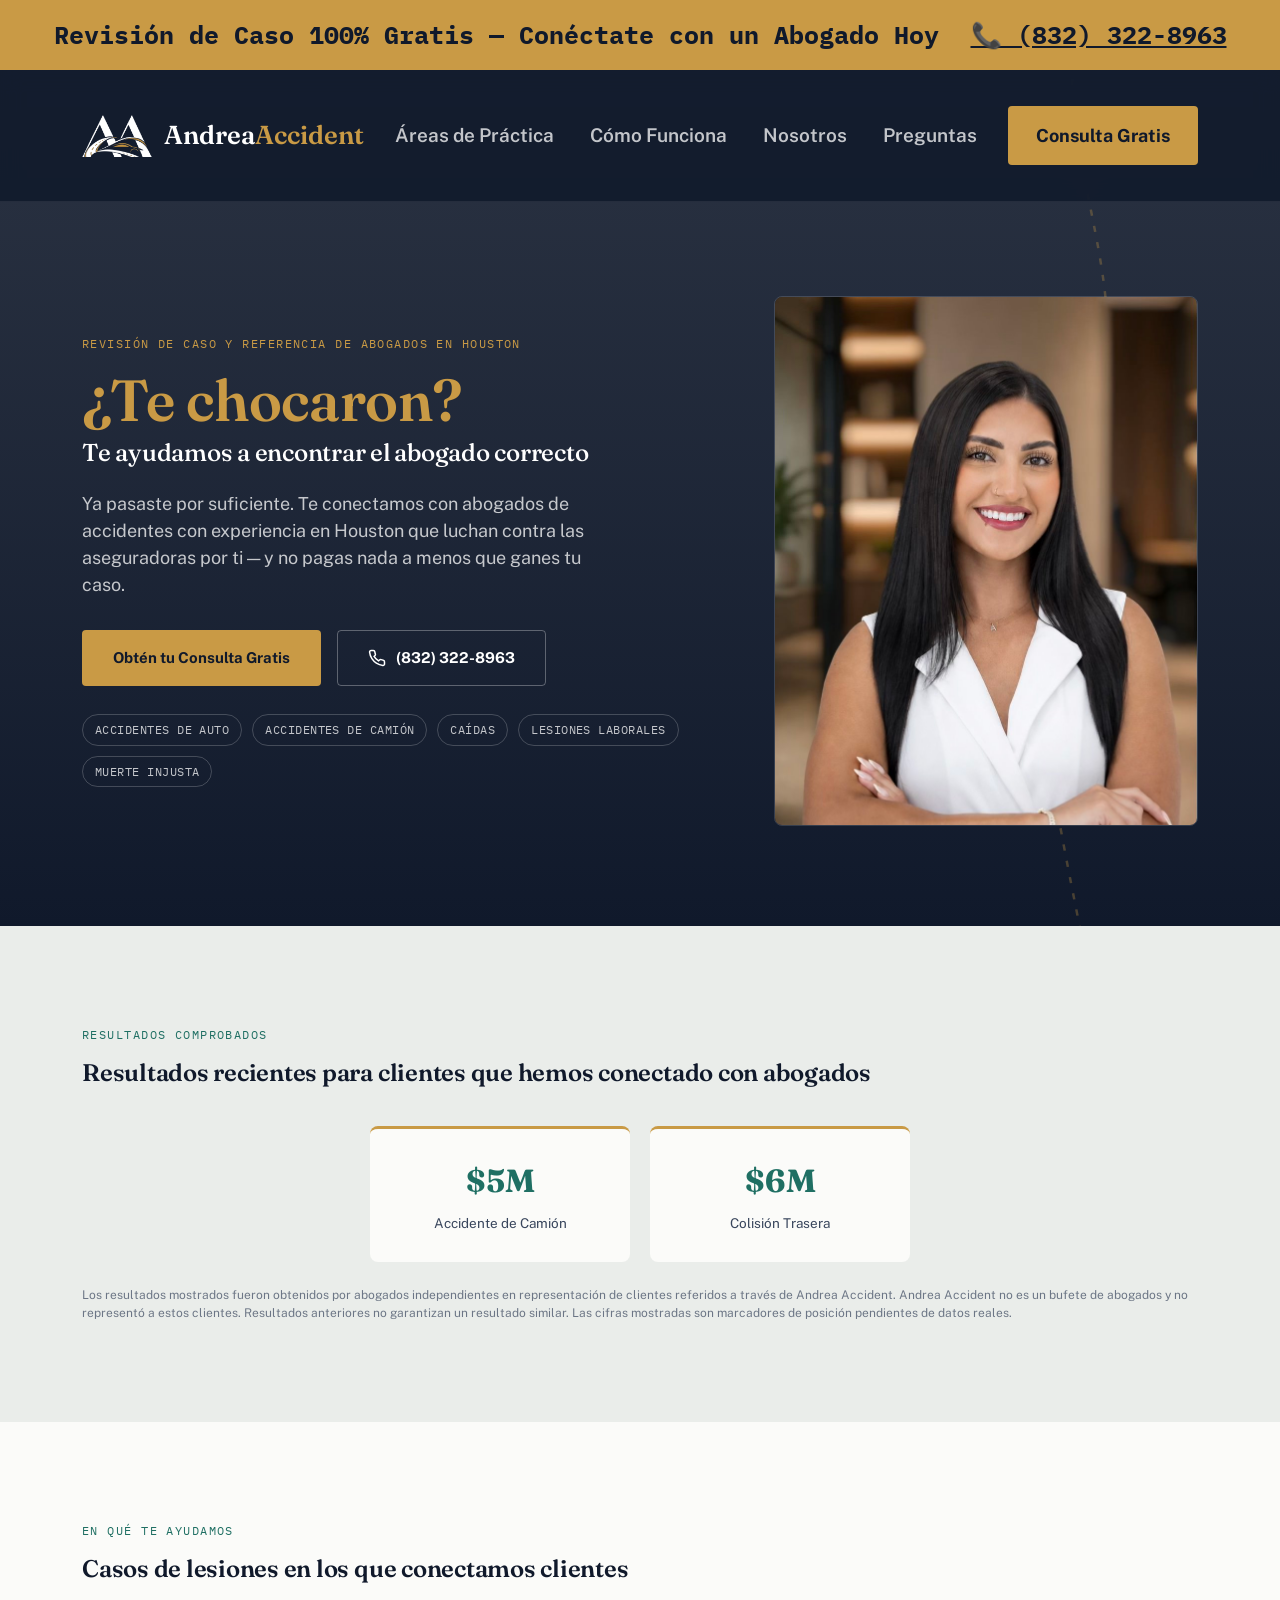
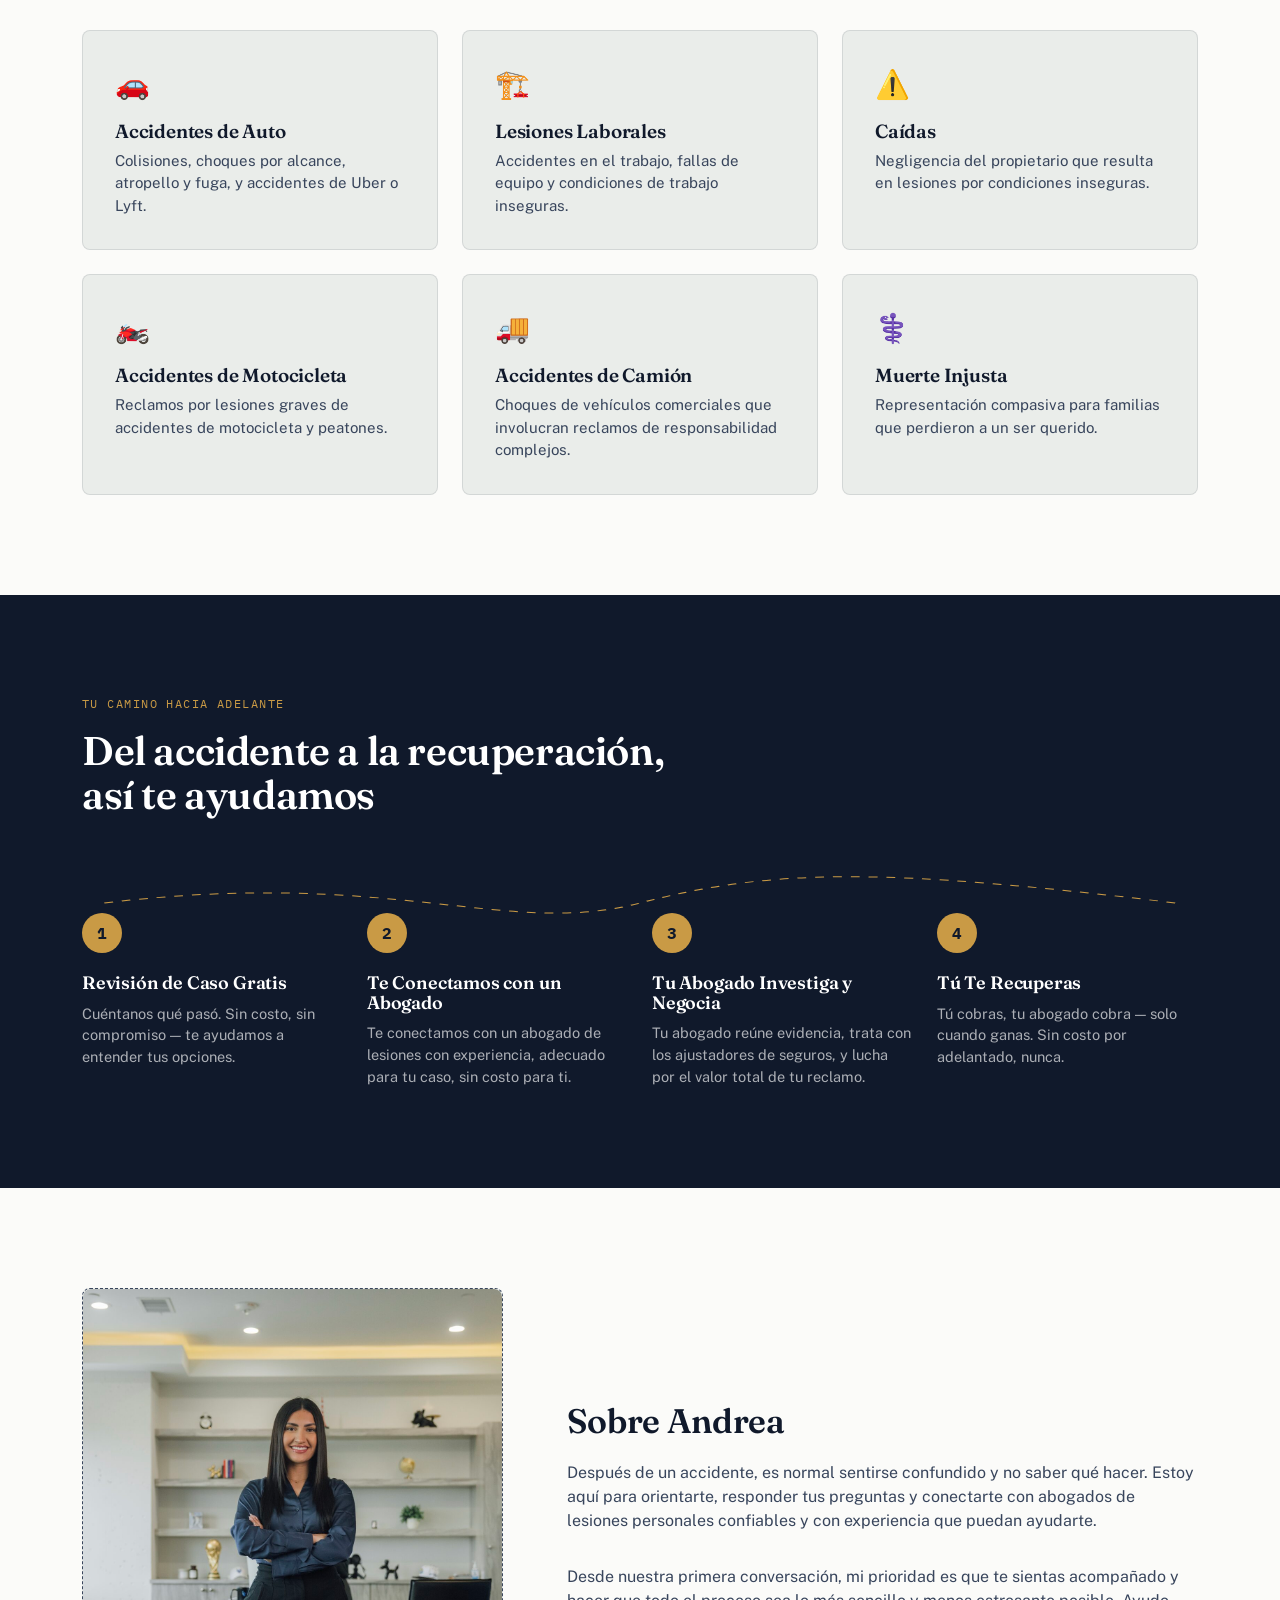
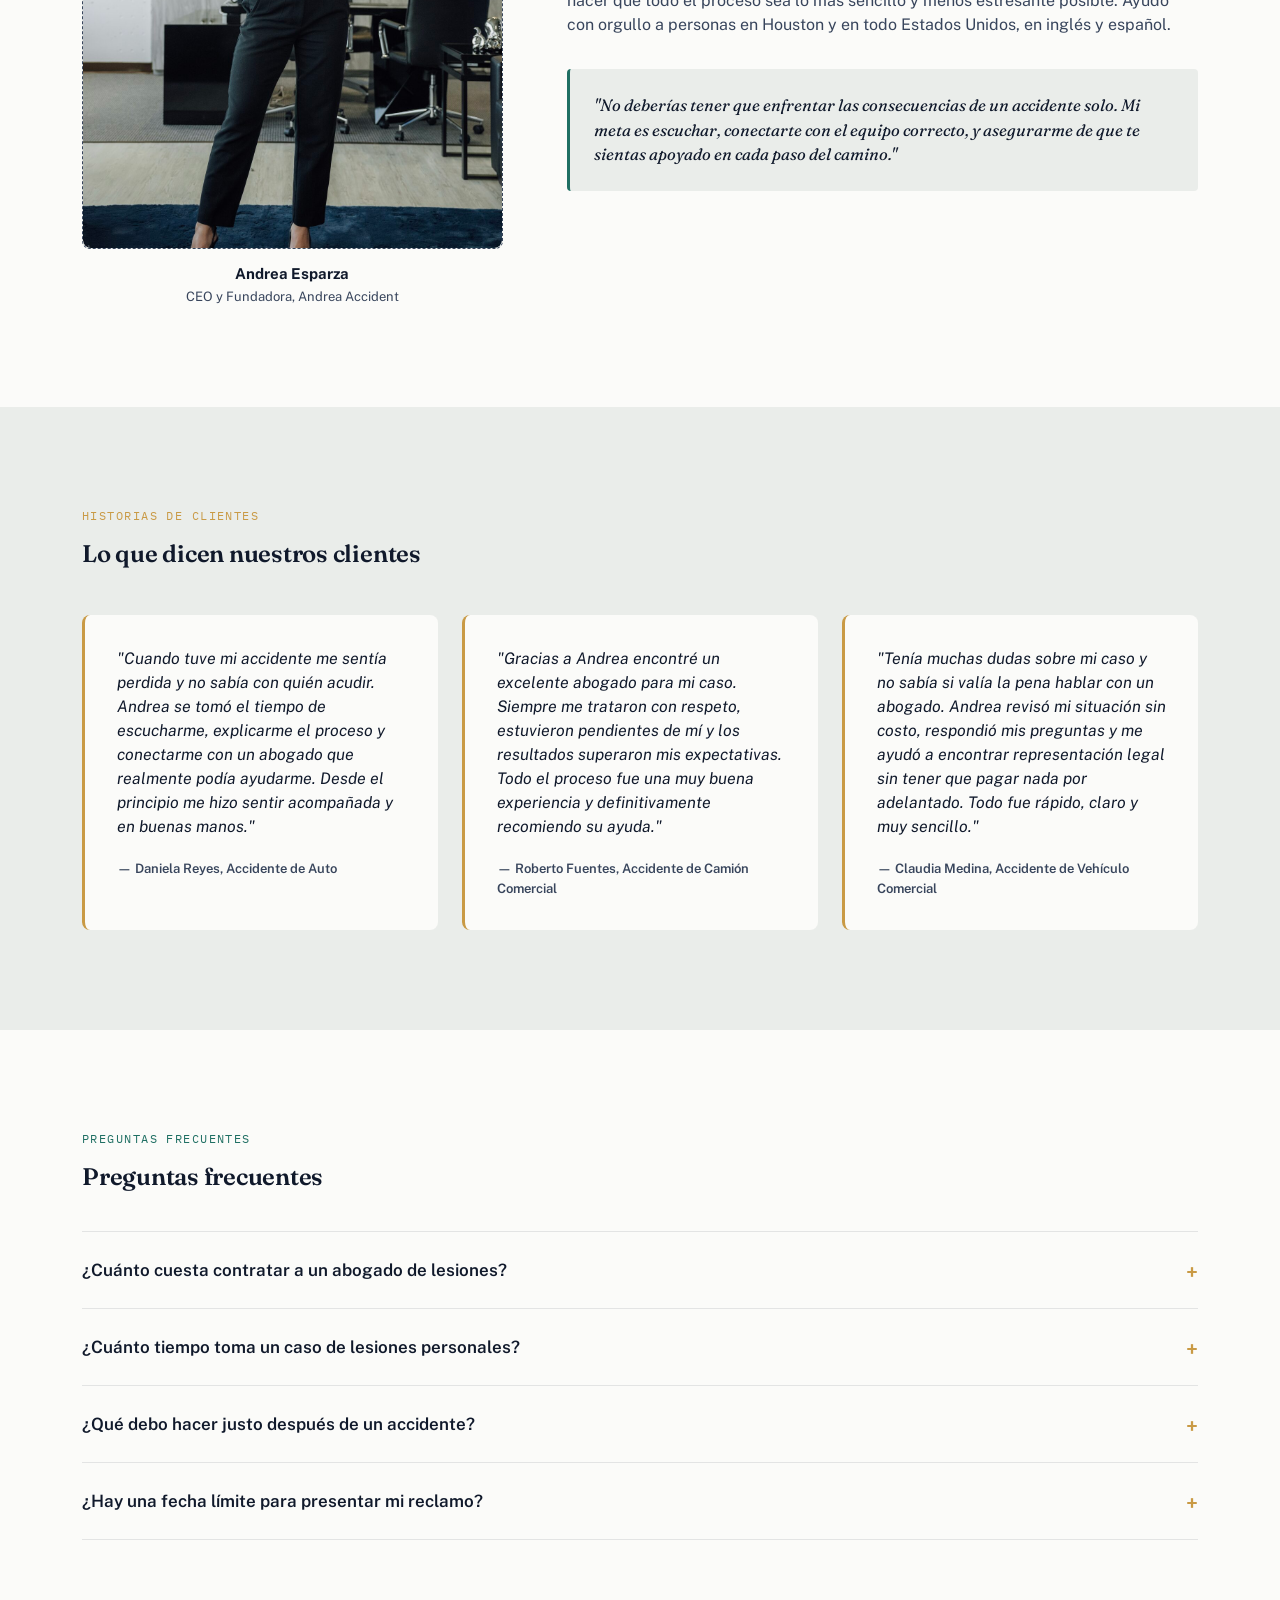
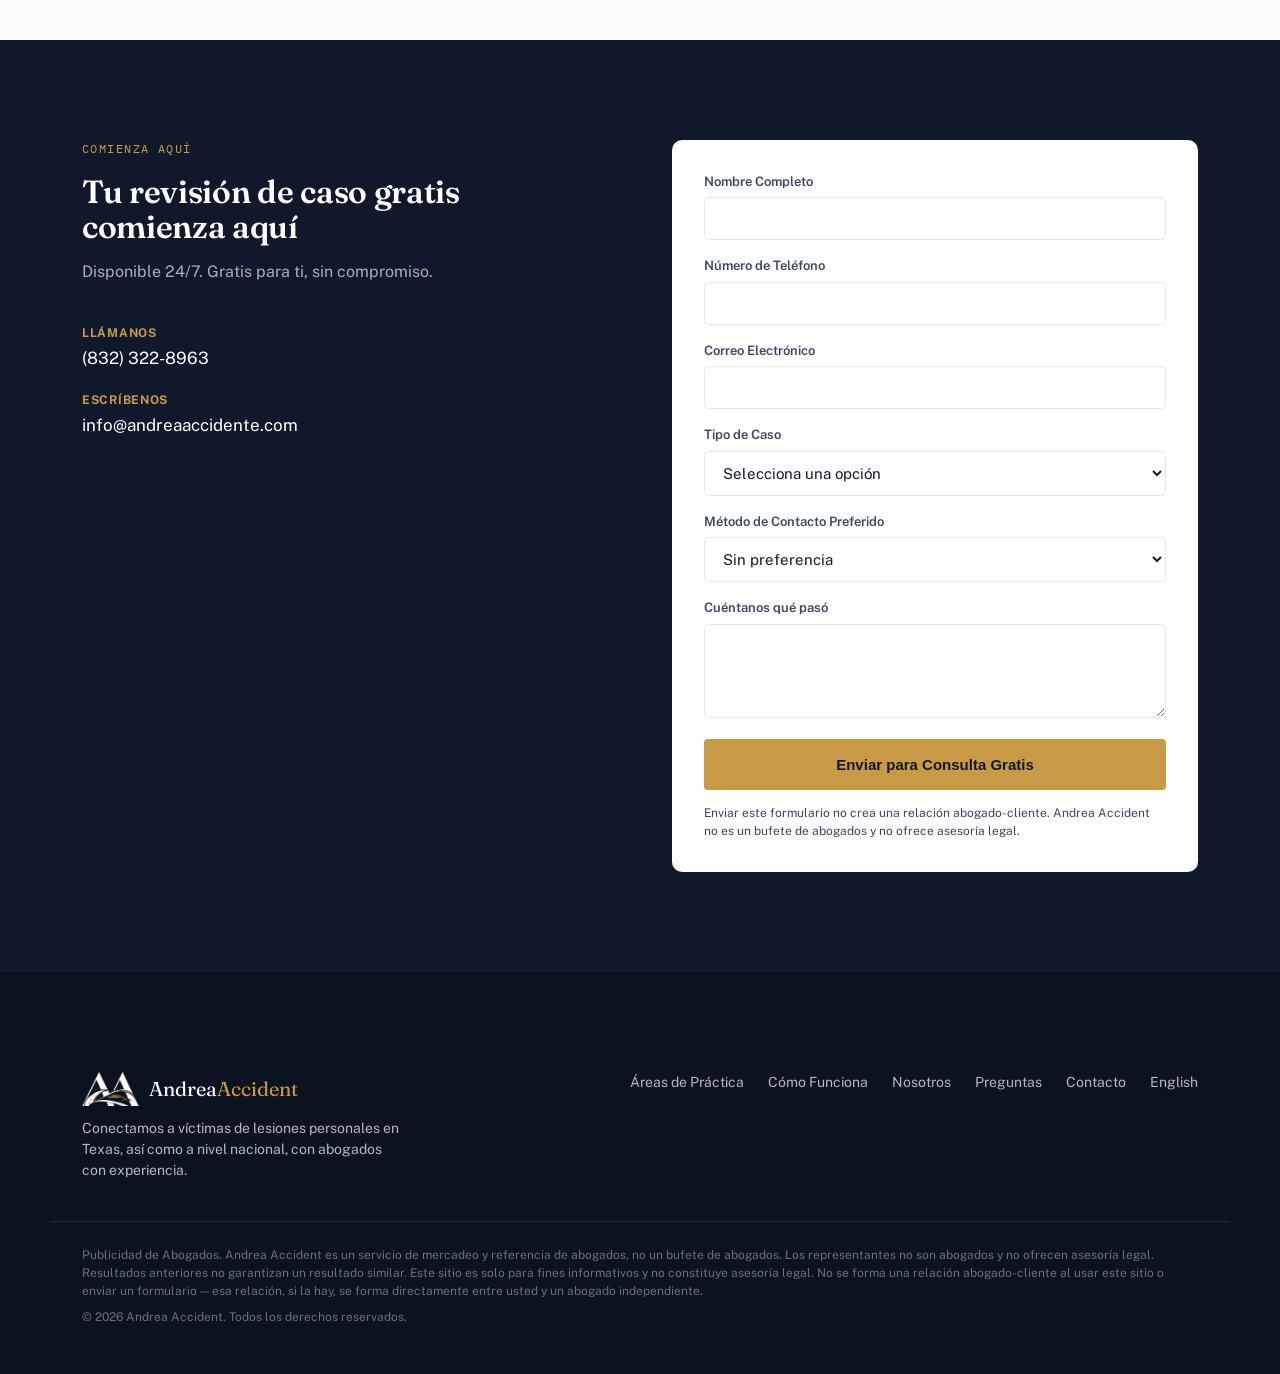
==== commit 4d48cc4e: "Wire real Formspree form, update CTA button text" ====
--- a/index.html
+++ b/index.html
@@ -31,7 +31,7 @@
       <a href="#about">Nosotros</a>
       <a href="#faq">Preguntas</a>
     </nav>
-    <a href="#contact" class="nav-cta">Revisión Gratis</a>
+    <a href="#contact" class="nav-cta">Consulta Gratis</a>
   </div>
 </header>
 
@@ -43,7 +43,7 @@
       <h1>¿Te chocaron?<br><span class="hero-h1-sub">Te ayudamos a encontrar el abogado correcto</span></h1>
       <p class="hero-sub">Ya pasaste por suficiente. Te conectamos con abogados de accidentes con experiencia en Houston que luchan contra las aseguradoras por ti — y no pagas nada a menos que ganes tu caso.</p>
       <div class="hero-actions">
-        <a href="#contact" class="btn btn-primary">Obtén tu Revisión Gratis</a>
+        <a href="#contact" class="btn btn-primary">Obtén tu Consulta Gratis</a>
         <a href="tel:+18323228963" class="btn btn-ghost">
           <svg width="18" height="18" viewBox="0 0 24 24" fill="none" stroke="currentColor" stroke-width="2"><path d="M22 16.92v3a2 2 0 0 1-2.18 2 19.79 19.79 0 0 1-8.63-3.07 19.5 19.5 0 0 1-6-6 19.79 19.79 0 0 1-3.07-8.67A2 2 0 0 1 4.11 2h3a2 2 0 0 1 2 1.72c.127.96.361 1.903.7 2.81a2 2 0 0 1-.45 2.11L8.09 9.91a16 16 0 0 0 6 6l1.27-1.27a2 2 0 0 1 2.11-.45c.907.339 1.85.573 2.81.7A2 2 0 0 1 22 16.92z"/></svg>
           (832) 322-8963
@@ -256,8 +256,7 @@
         <a href="mailto:info@andreaaccidente.com">info@andreaaccidente.com</a>
       </div>
     </div>
-    <form class="contact-form" id="contact-form" action="https://formspree.io/andreaaccident@gmail.com" method="POST">
-      <input type="hidden" name="_next" value="https://andreaaccidente.com/?submitted=1#contact" />
+    <form class="contact-form" id="contact-form" action="https://formspree.io/f/xbgrnzov" method="POST">
       <input type="hidden" name="_subject" value="Nueva Revisión de Caso — Andrea Accident (sitio en español)" />
       <input type="hidden" name="site" value="andreaaccidente.com" />
       <label>Nombre Completo<input type="text" name="name" required /></label>
@@ -284,7 +283,7 @@
         </select>
       </label>
       <label>Cuéntanos qué pasó<textarea name="message" rows="4" required></textarea></label>
-      <button type="submit" class="btn btn-primary btn-full">Enviar para Revisión Gratis</button>
+      <button type="submit" class="btn btn-primary btn-full">Enviar para Consulta Gratis</button>
       <p class="form-disclaimer">Enviar este formulario no crea una relación abogado-cliente. Andrea Accident no es un bufete de abogados y no ofrece asesoría legal.</p>
     </form>
   </div>
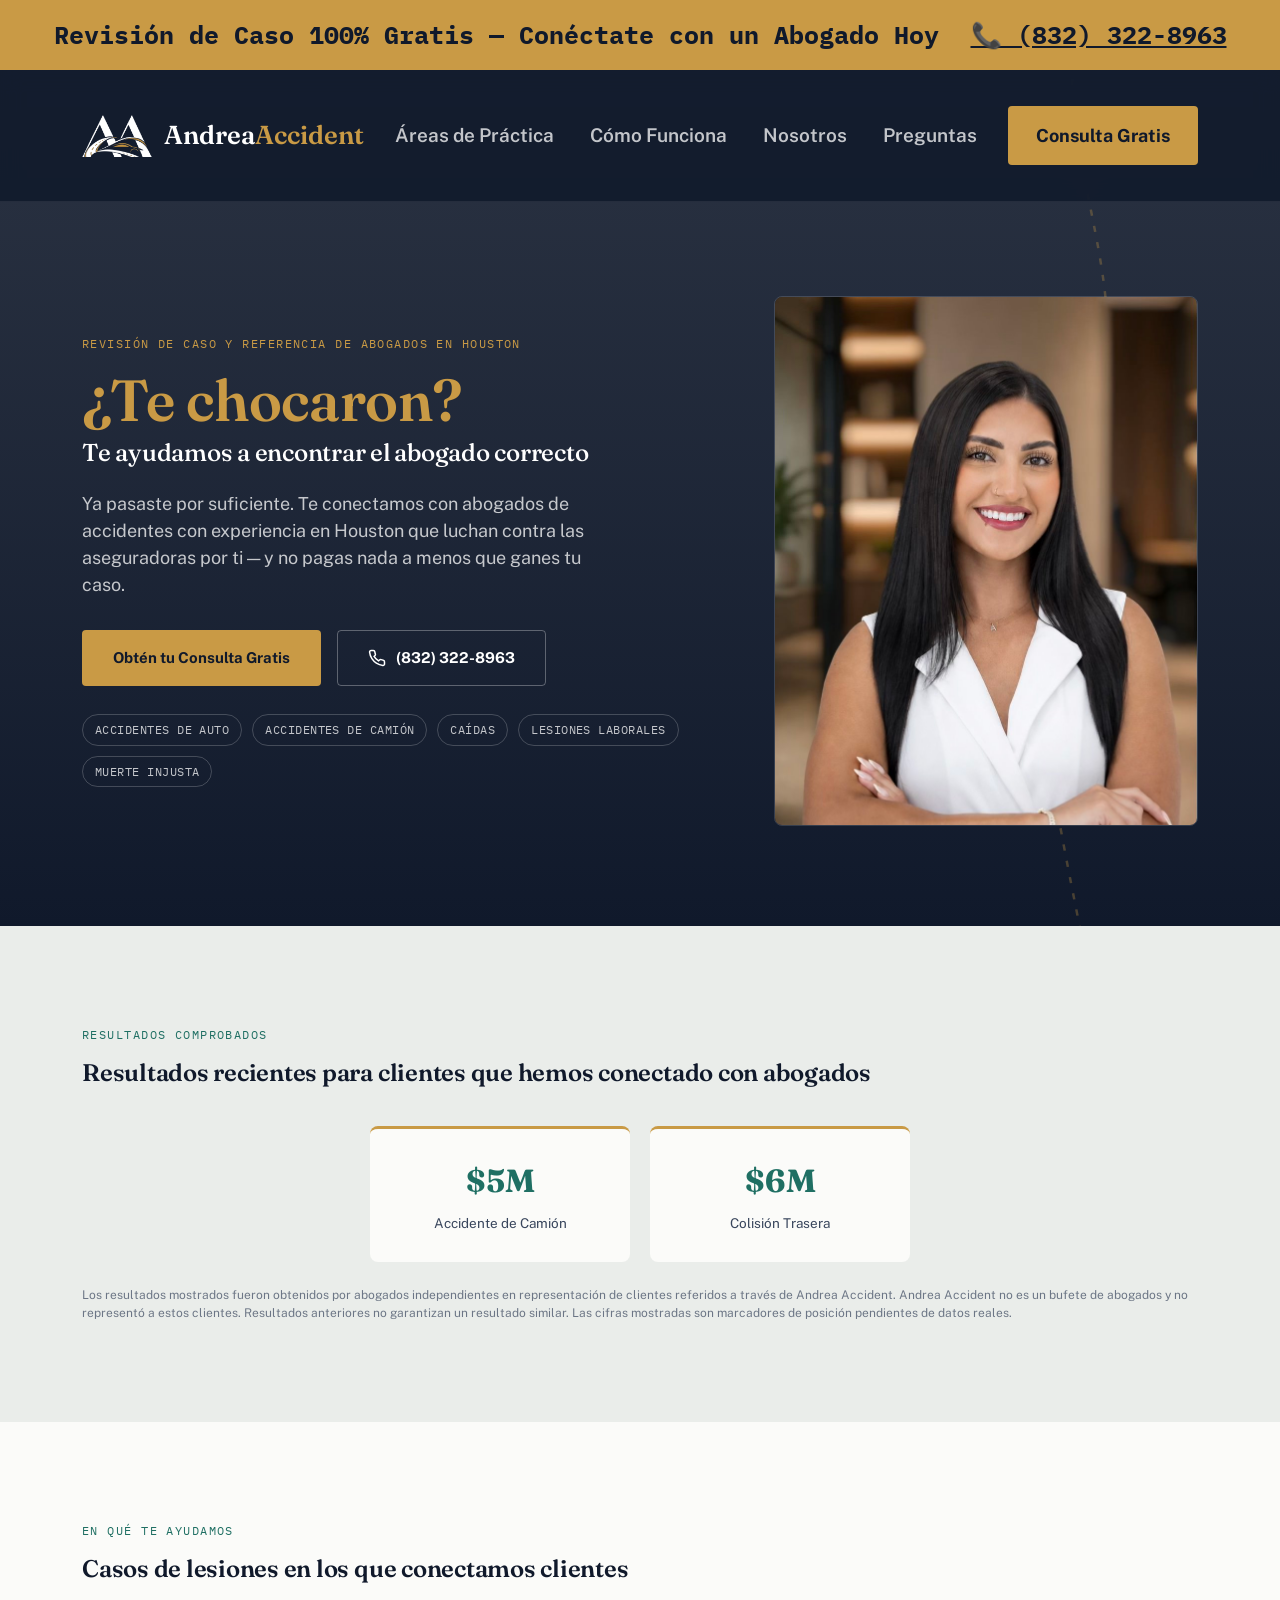
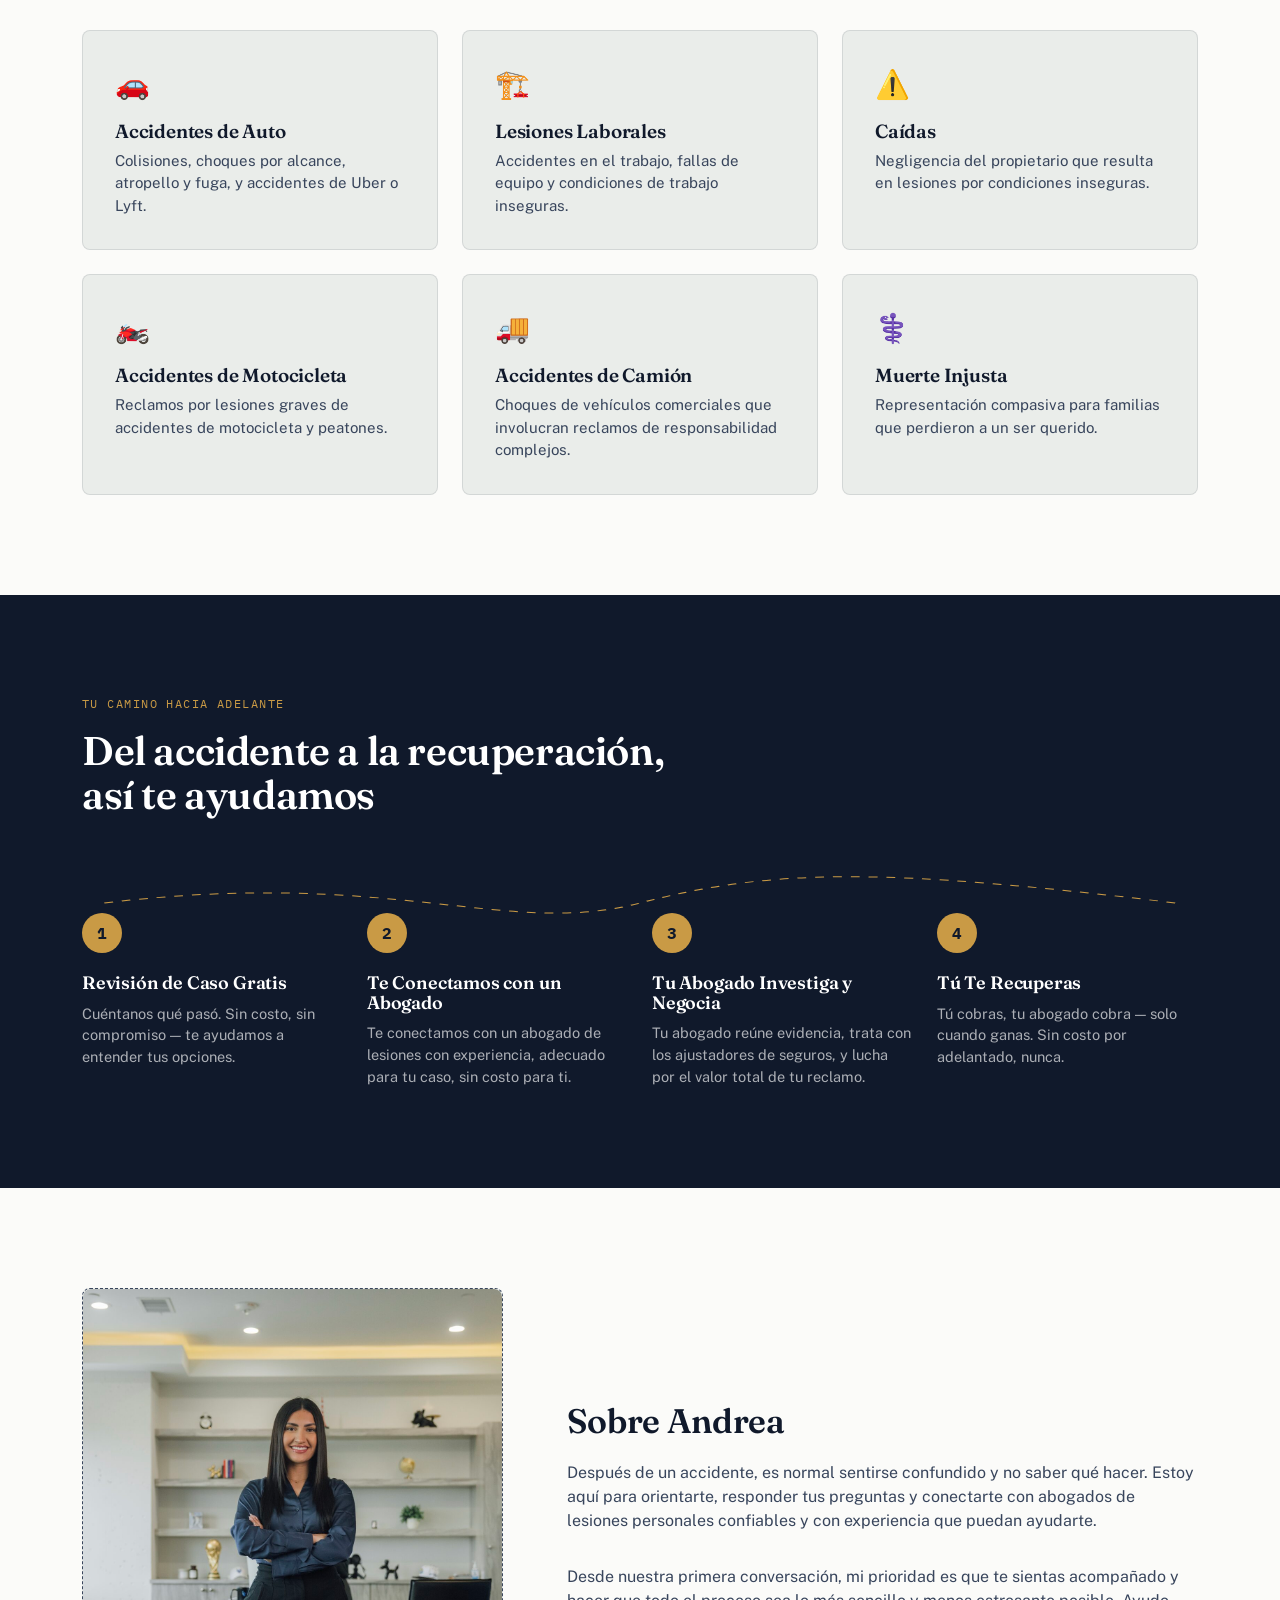
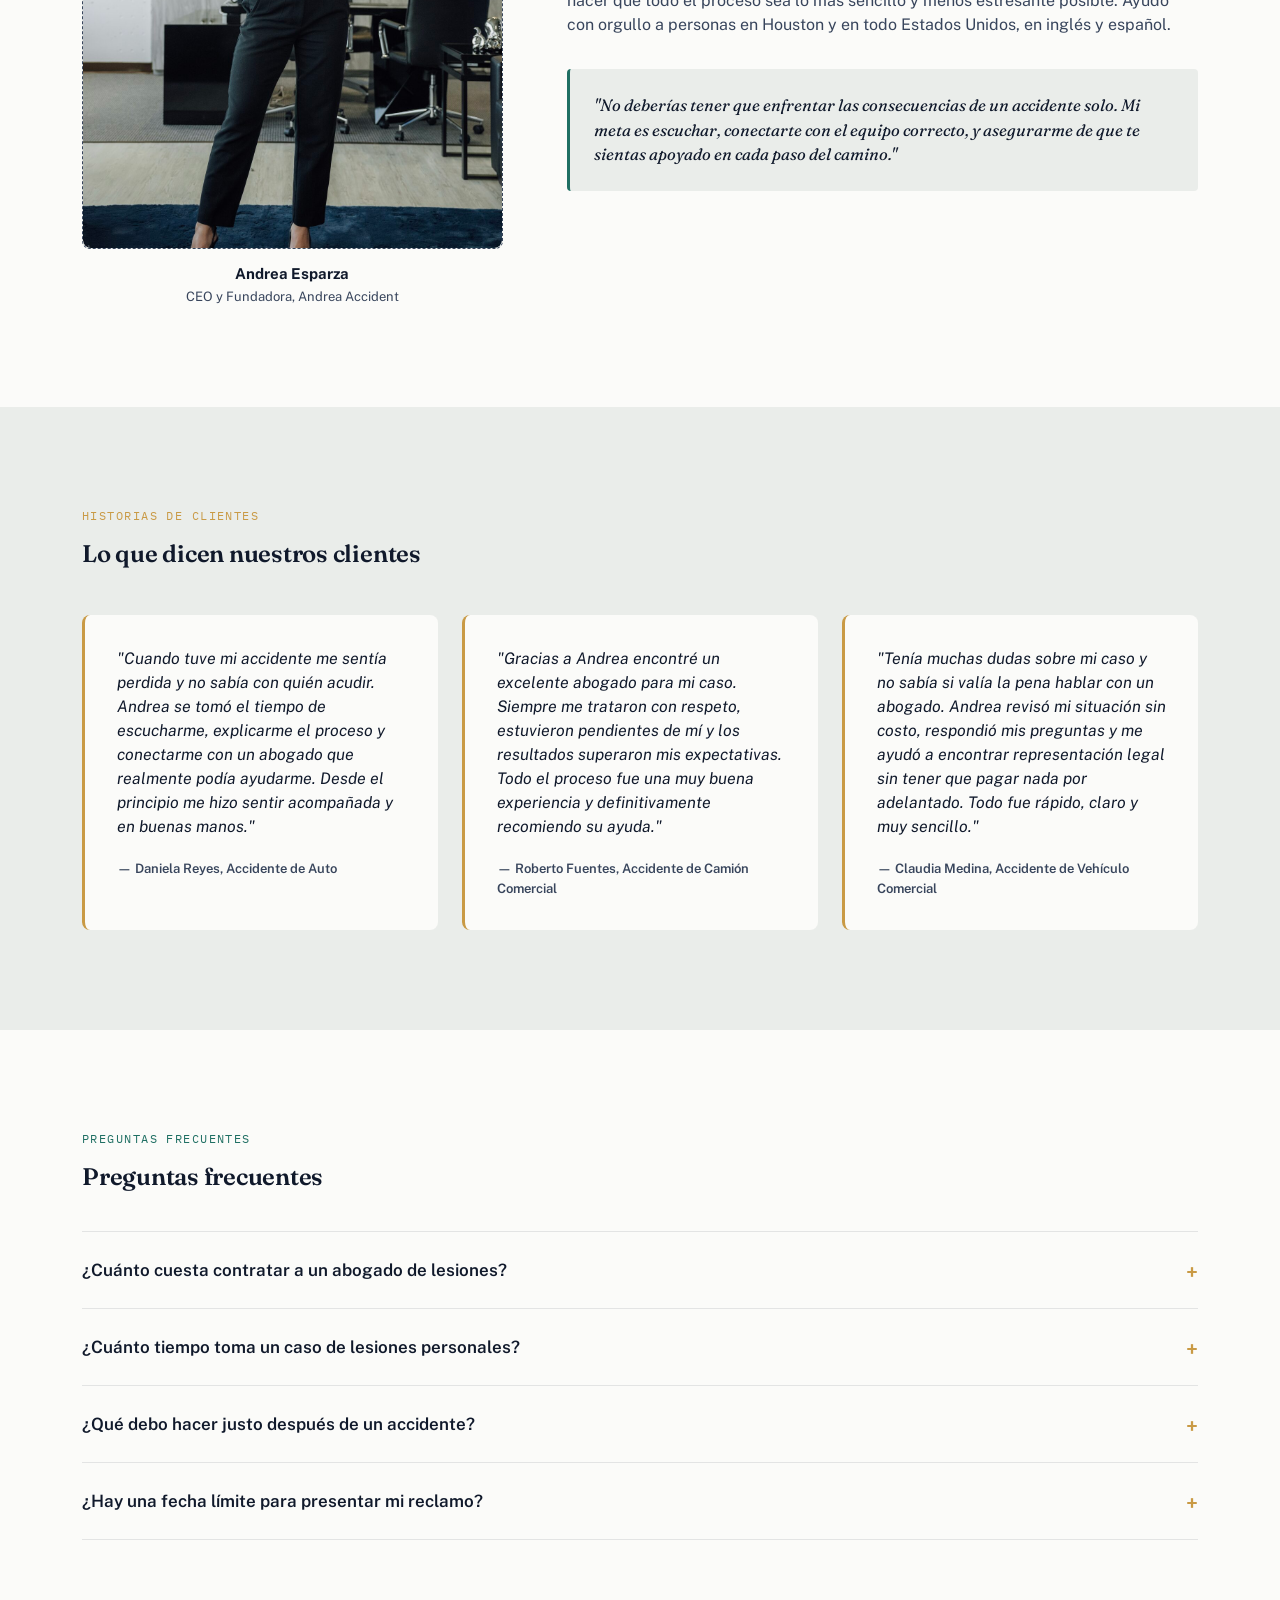
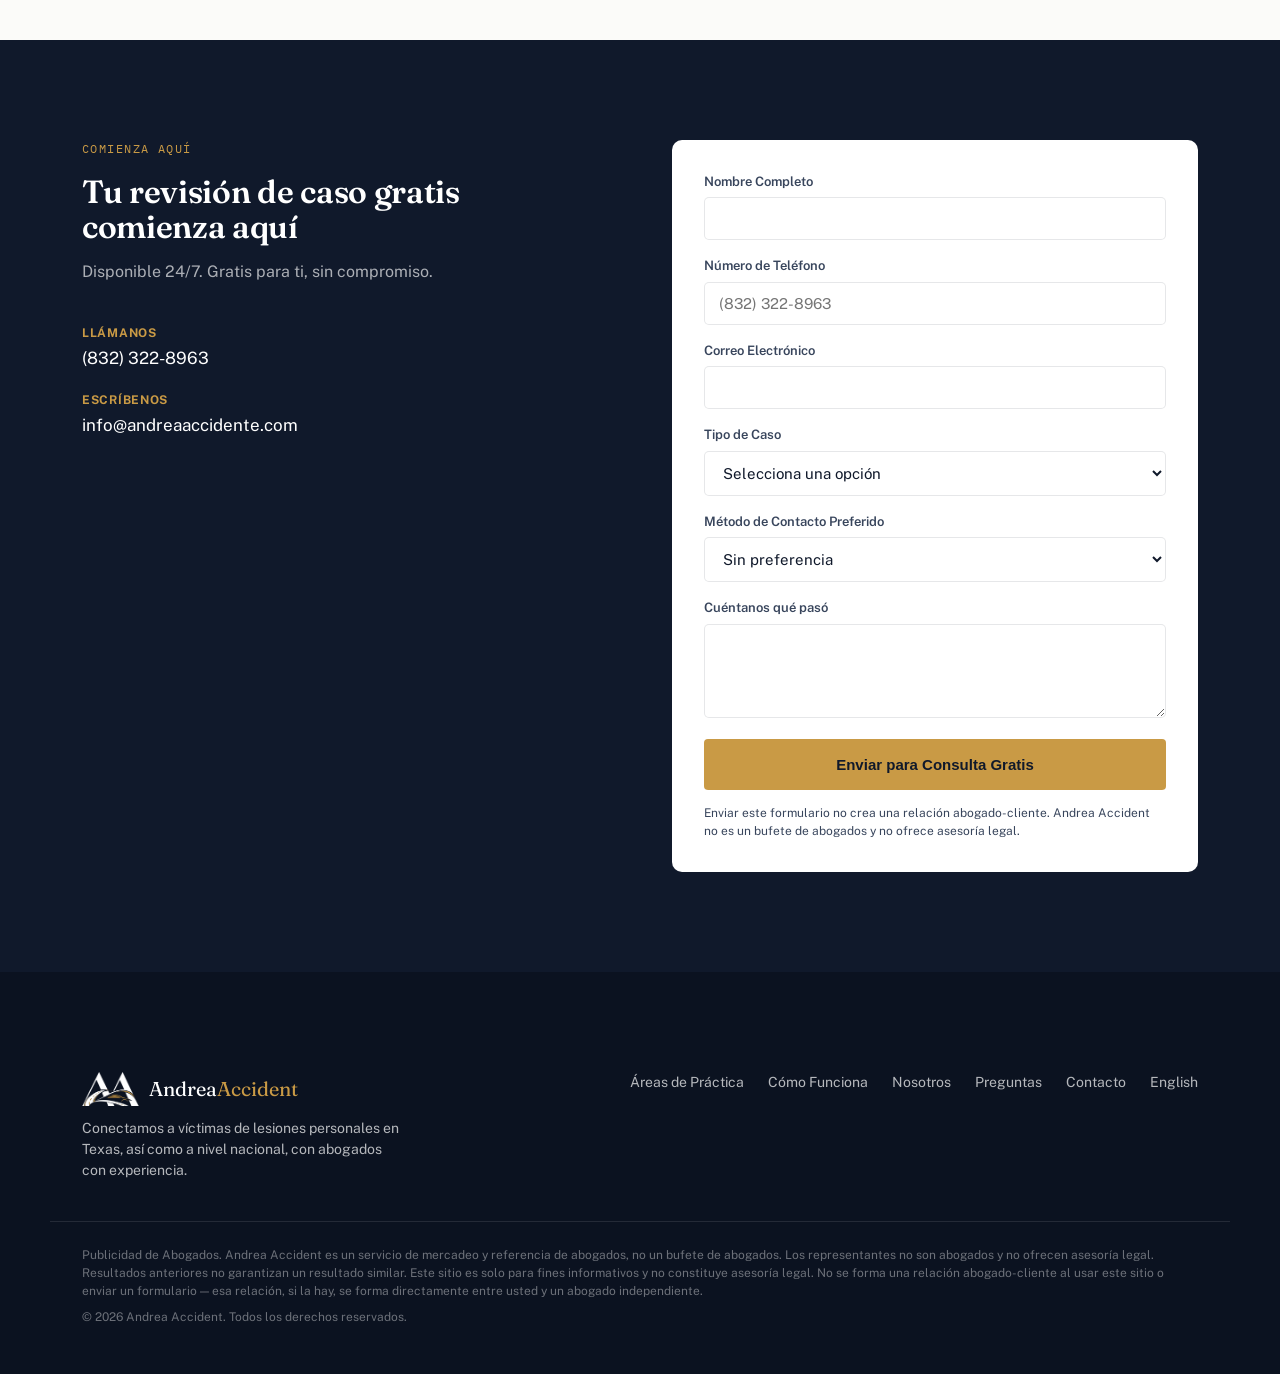
==== commit 37b301d5: "Add 10-digit phone validation" ====
--- a/index.html
+++ b/index.html
@@ -260,7 +260,7 @@
       <input type="hidden" name="_subject" value="Nueva Revisión de Caso — Andrea Accident (sitio en español)" />
       <input type="hidden" name="site" value="andreaaccidente.com" />
       <label>Nombre Completo<input type="text" name="name" required /></label>
-      <label>Número de Teléfono<input type="tel" name="phone" required /></label>
+      <label>Número de Teléfono<input type="tel" name="phone" required pattern="^\(?\d{3}\)?[-.\s]?\d{3}[-.\s]?\d{4}$" title="Por favor ingresa un número de teléfono válido de 10 dígitos" placeholder="(832) 322-8963" /></label>
       <label>Correo Electrónico<input type="email" name="email" required /></label>
       <label>Tipo de Caso
         <select name="case_type" required>
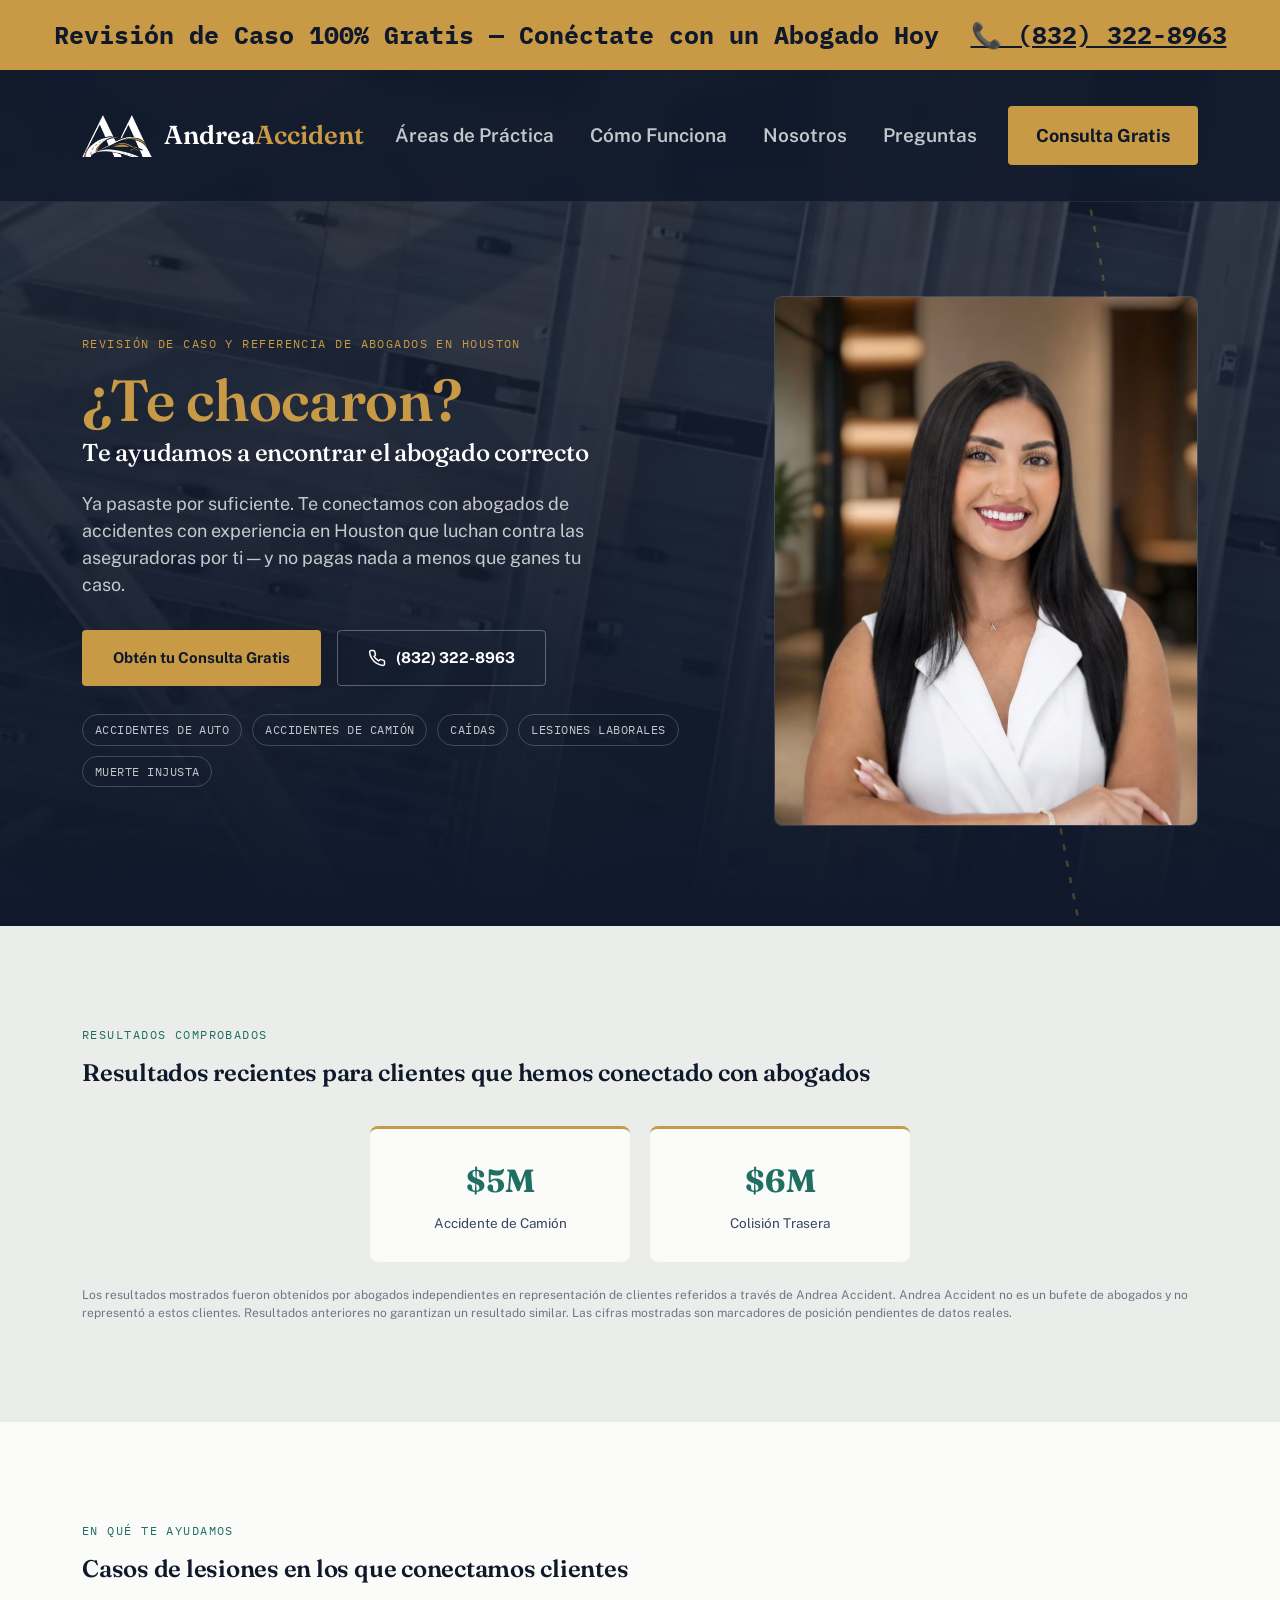
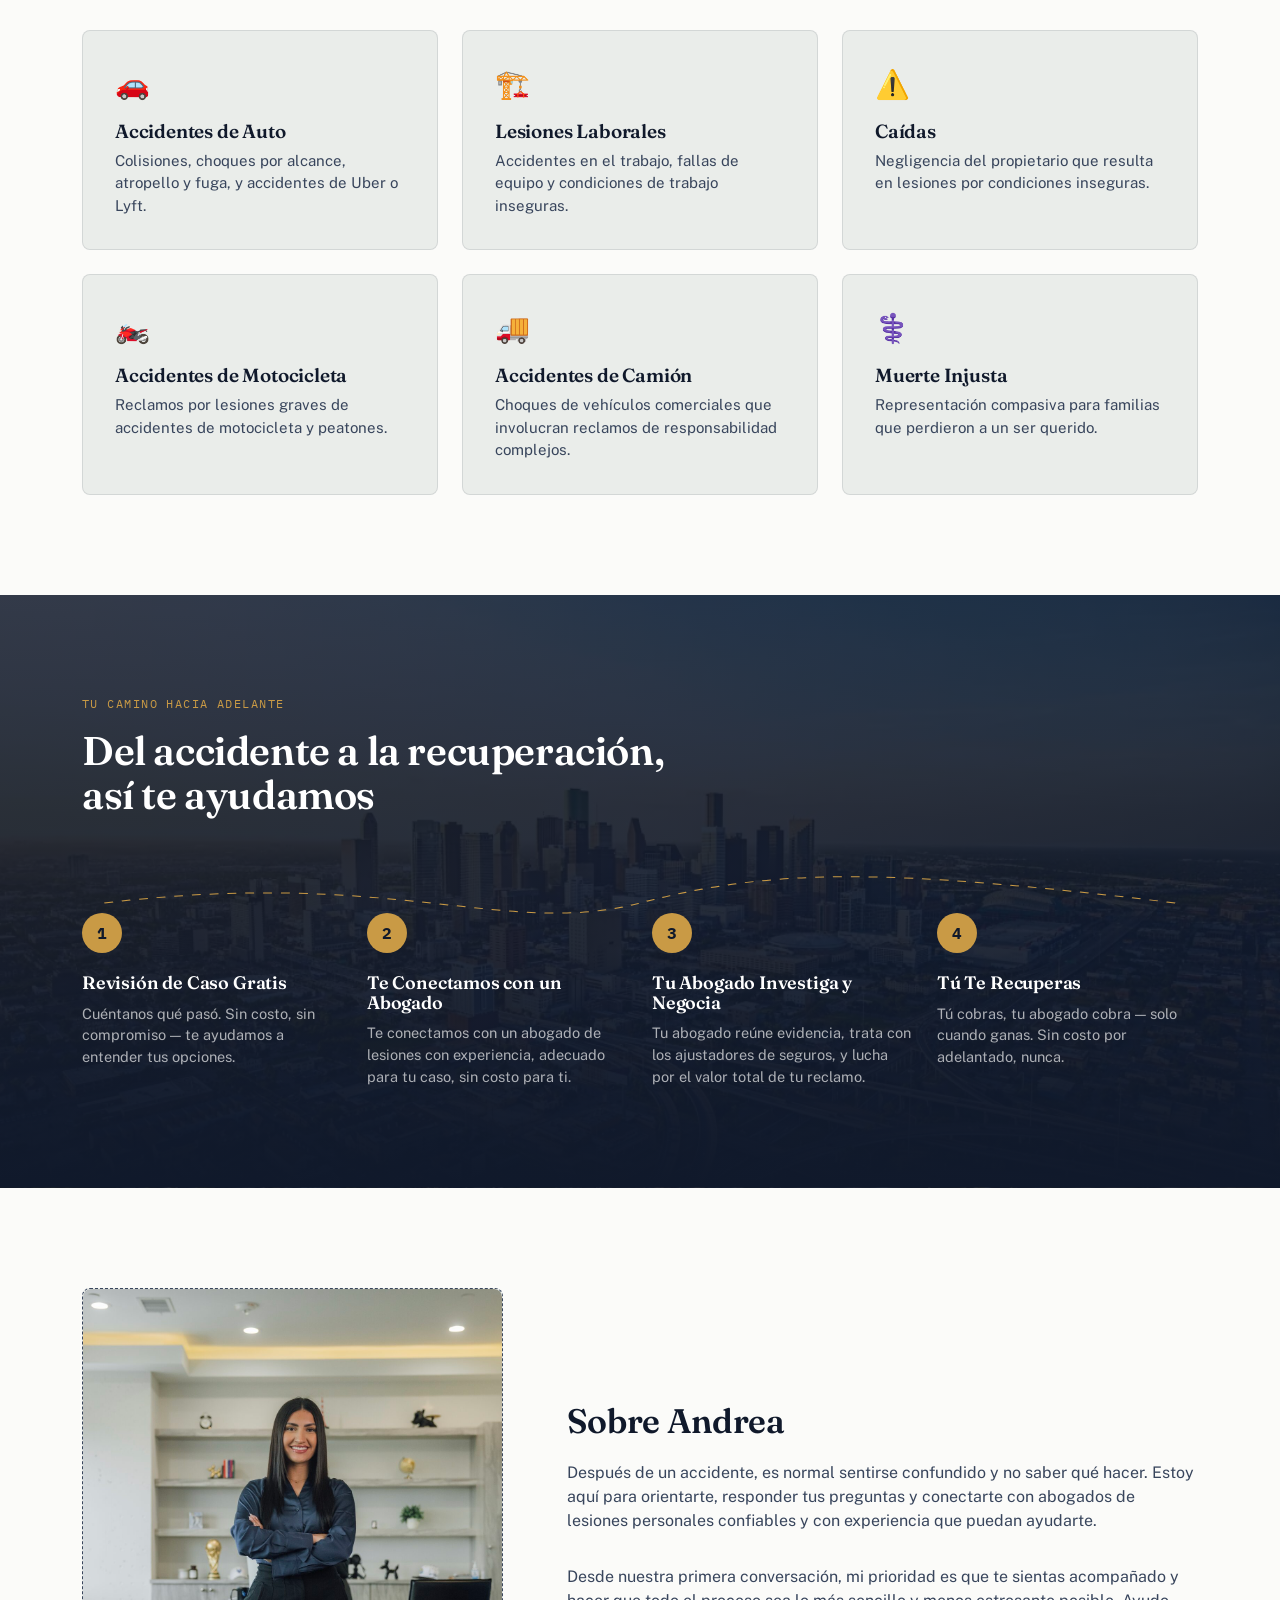
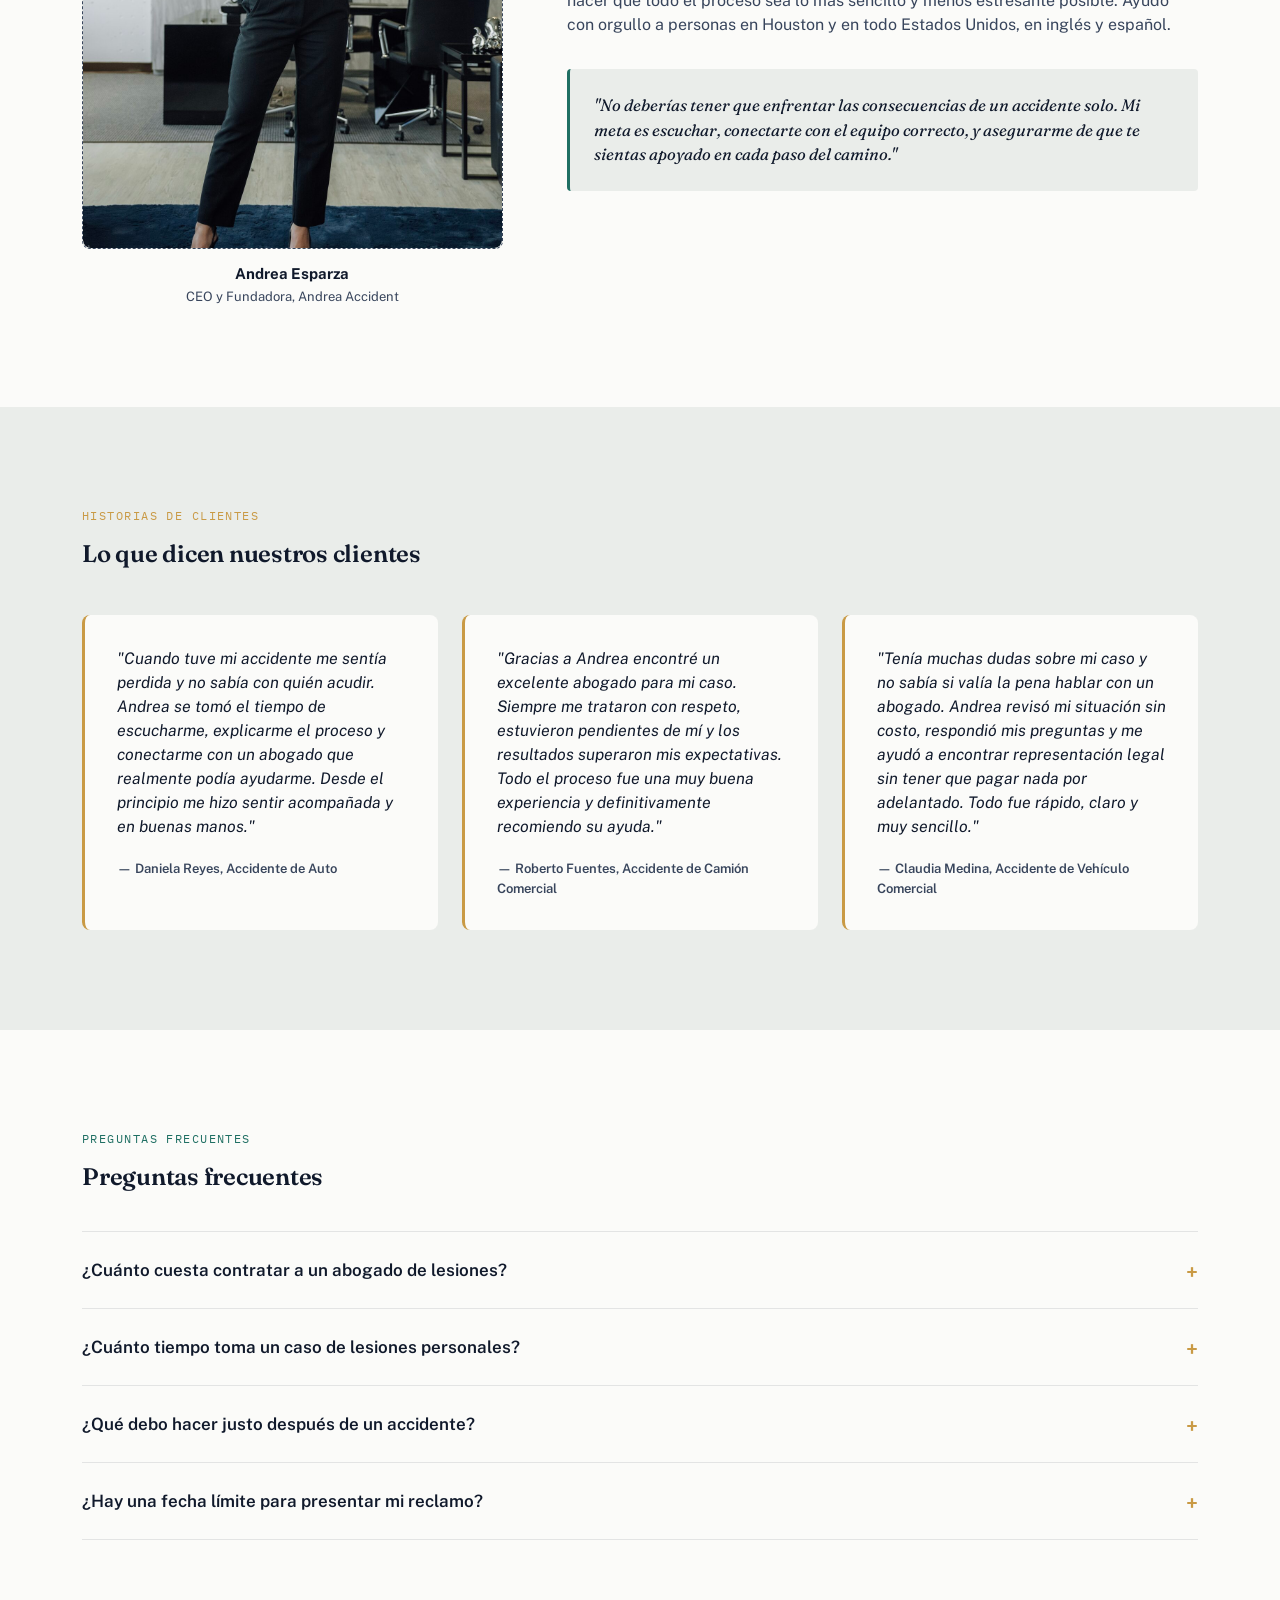
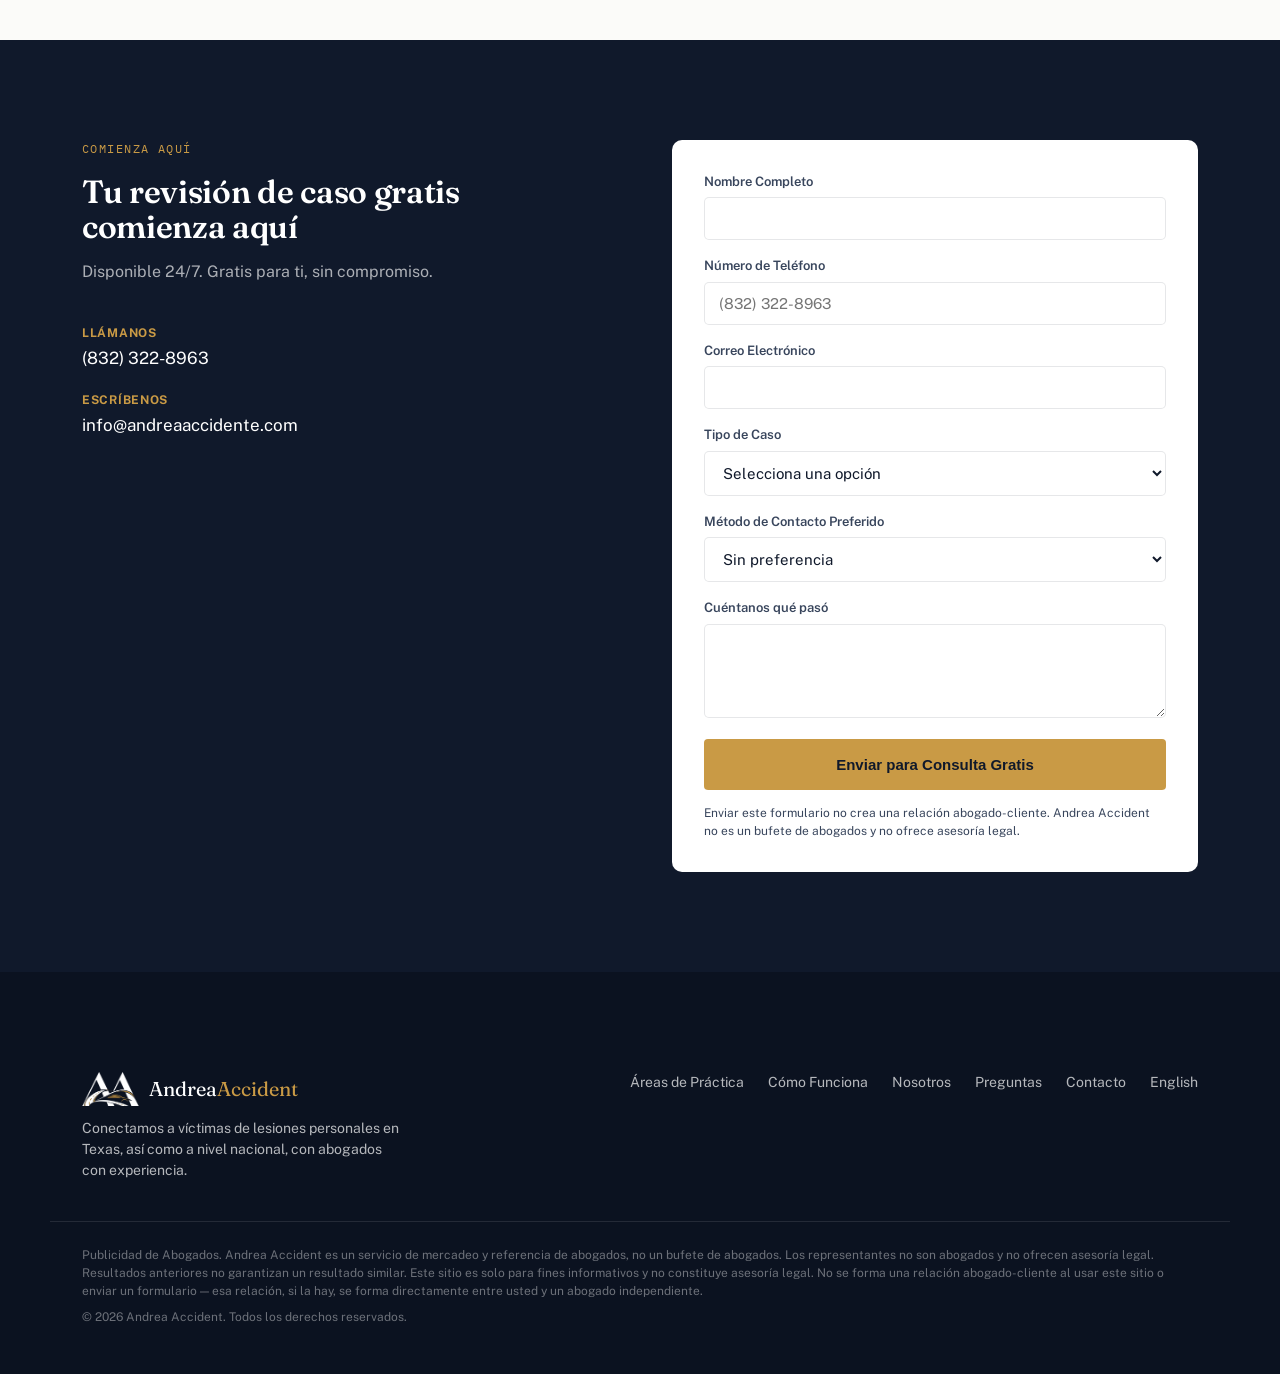
==== commit 6b4d64f8: "Add hero video background, skyline in Path Forward section" ====
--- a/index.html
+++ b/index.html
@@ -37,6 +37,10 @@
 
 <!-- HERO -->
 <section class="hero" id="top">
+  <video class="hero-video-bg" autoplay muted loop playsinline poster="assets/hero-video-poster.jpg">
+    <source src="assets/hero-bg.mp4" type="video/mp4" />
+  </video>
+  <div class="hero-video-overlay"></div>
   <div class="hero-inner hero-inner-split">
     <div class="hero-copy">
       <p class="eyebrow">Revisión de Caso y Referencia de Abogados en Houston</p>
@@ -260,7 +264,7 @@
       <input type="hidden" name="_subject" value="Nueva Revisión de Caso — Andrea Accident (sitio en español)" />
       <input type="hidden" name="site" value="andreaaccidente.com" />
       <label>Nombre Completo<input type="text" name="name" required /></label>
-      <label>Número de Teléfono<input type="tel" name="phone" required pattern="^\(?\d{3}\)?[-.\s]?\d{3}[-.\s]?\d{4}$" title="Por favor ingresa un número de teléfono válido de 10 dígitos" placeholder="(832) 322-8963" /></label>
+      <label>Número de Teléfono<input type="tel" name="phone" required placeholder="(832) 322-8963" /></label>
       <label>Correo Electrónico<input type="email" name="email" required /></label>
       <label>Tipo de Caso
         <select name="case_type" required>
--- a/styles.css
+++ b/styles.css
@@ -138,14 +138,28 @@
 /* ===== HERO ===== */
 .hero {
   position: relative;
-  background:
-    linear-gradient(180deg, rgba(16,25,43,0.88) 0%, rgba(16,25,43,0.94) 55%, #10192B 100%),
-    url('assets/houston-skyline.webp');
-  background-size: cover;
-  background-position: center 65%;
+  background: var(--ink);
   color: #fff;
   padding-top: 34px;
   overflow: hidden;
+}
+.hero-video-bg {
+  position: absolute;
+  inset: 0;
+  width: 100%;
+  height: 100%;
+  object-fit: cover;
+  z-index: 0;
+}
+.hero-video-overlay {
+  position: absolute;
+  inset: 0;
+  background: linear-gradient(180deg, rgba(16,25,43,0.78) 0%, rgba(16,25,43,0.88) 55%, #10192B 100%);
+  z-index: 1;
+}
+@media (max-width: 700px) {
+  .hero-video-bg { display: none; }
+  .hero-video-overlay { background: linear-gradient(180deg, rgba(16,25,43,0.55) 0%, rgba(16,25,43,0.85) 55%, #10192B 100%), url('assets/hero-video-poster.jpg'); background-size: cover; background-position: center 60%; }
 }
 .hero-inner {
   max-width: var(--max);
@@ -276,7 +290,15 @@
 .card p { color: var(--ink-soft); font-size: 15px; }
 
 /* ===== JOURNEY ===== */
-.journey { background: var(--ink); color: #fff; }
+.journey {
+  background:
+    linear-gradient(180deg, rgba(16,25,43,0.85) 0%, rgba(16,25,43,0.92) 60%, #10192B 100%),
+    url('assets/houston-skyline-opt.webp');
+  background-size: cover;
+  background-position: center 55%;
+  color: #fff;
+  position: relative;
+}
 .journey .eyebrow { color: var(--amber); }
 .journey-title {
   font-size: clamp(28px, 3.5vw, 40px);
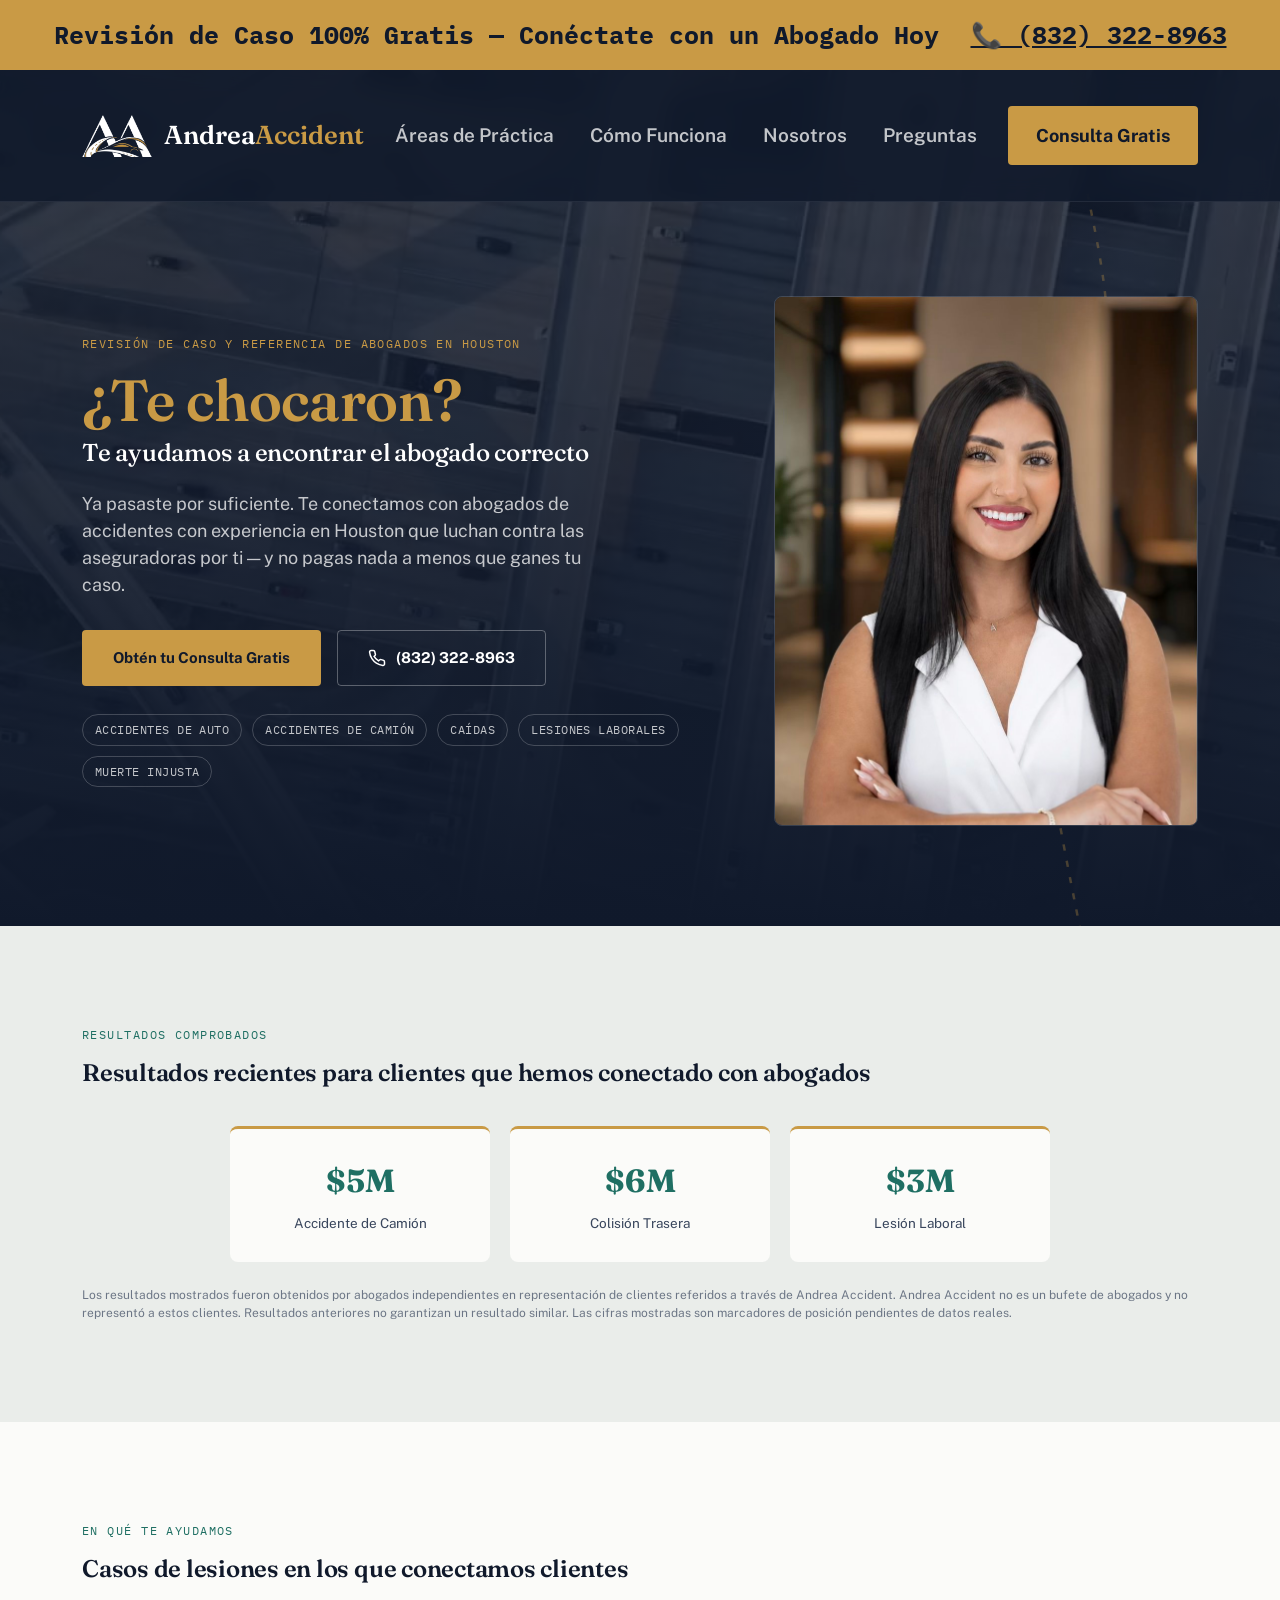
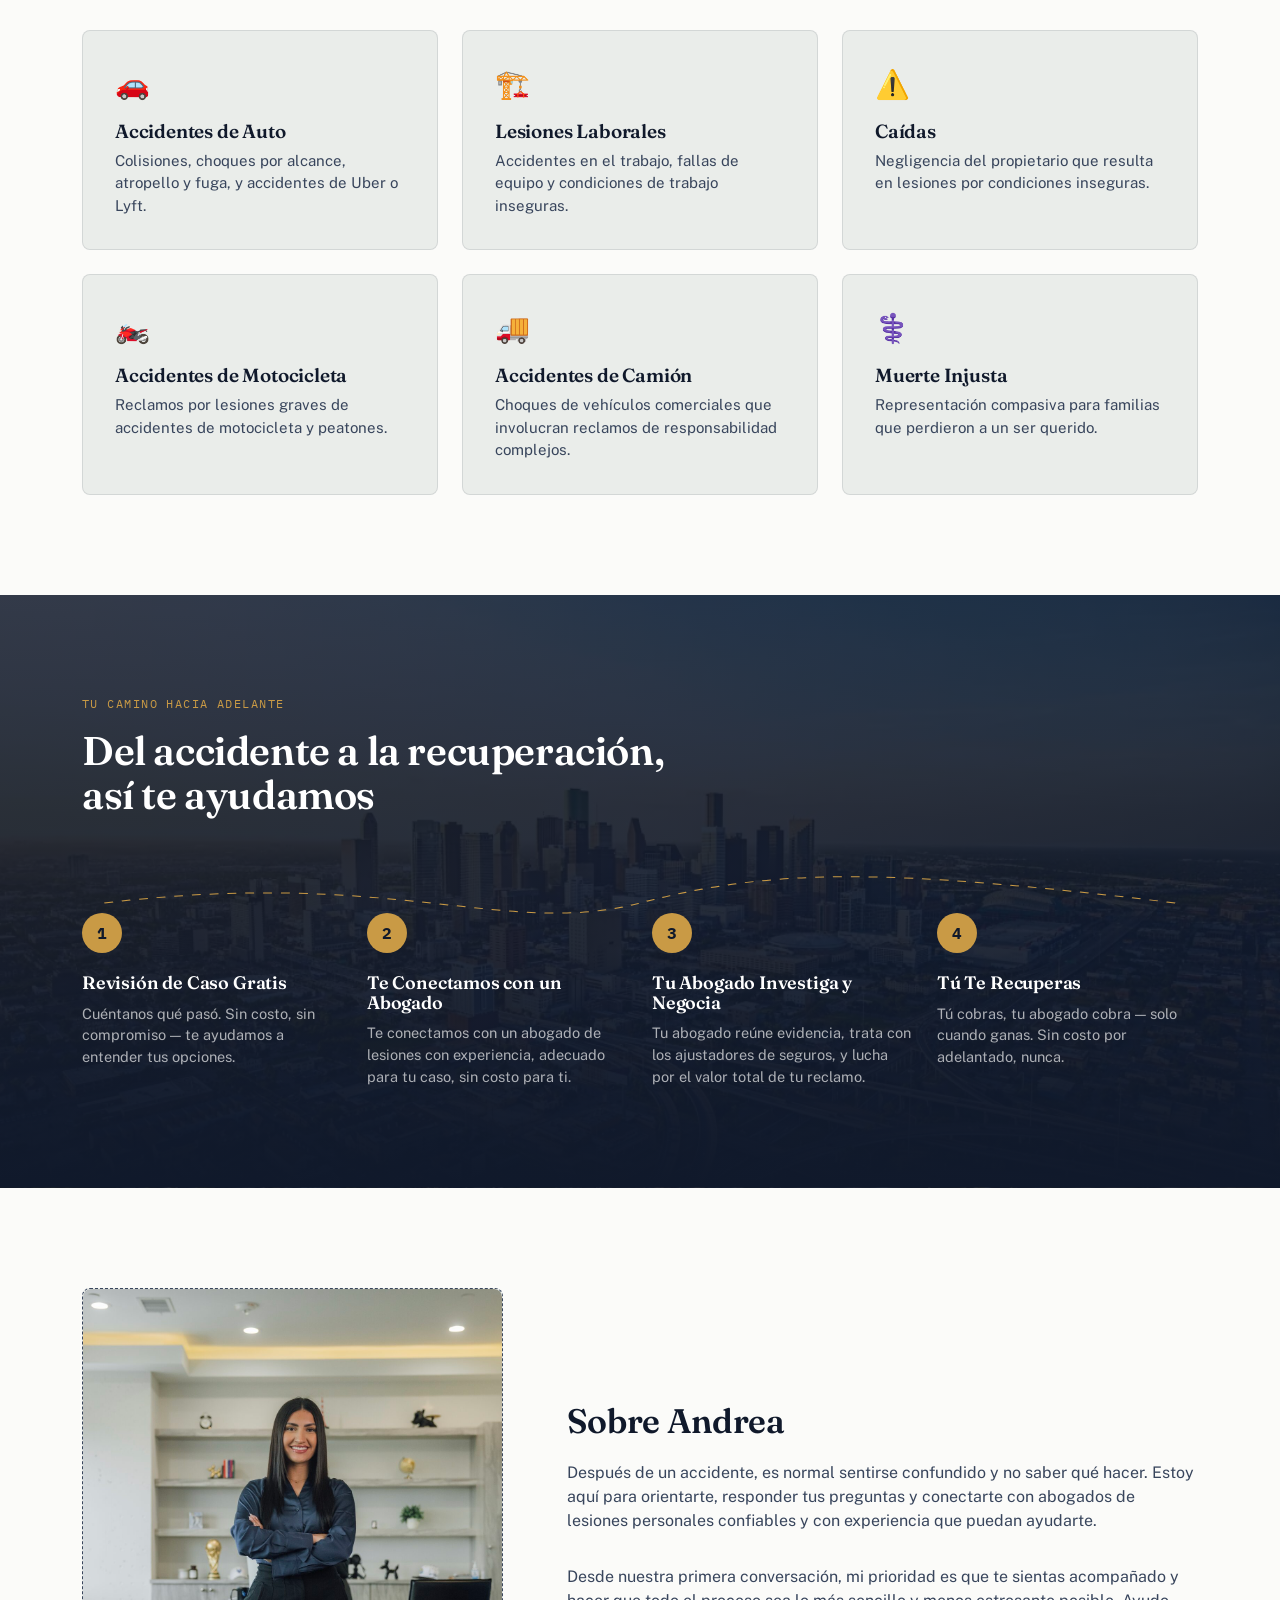
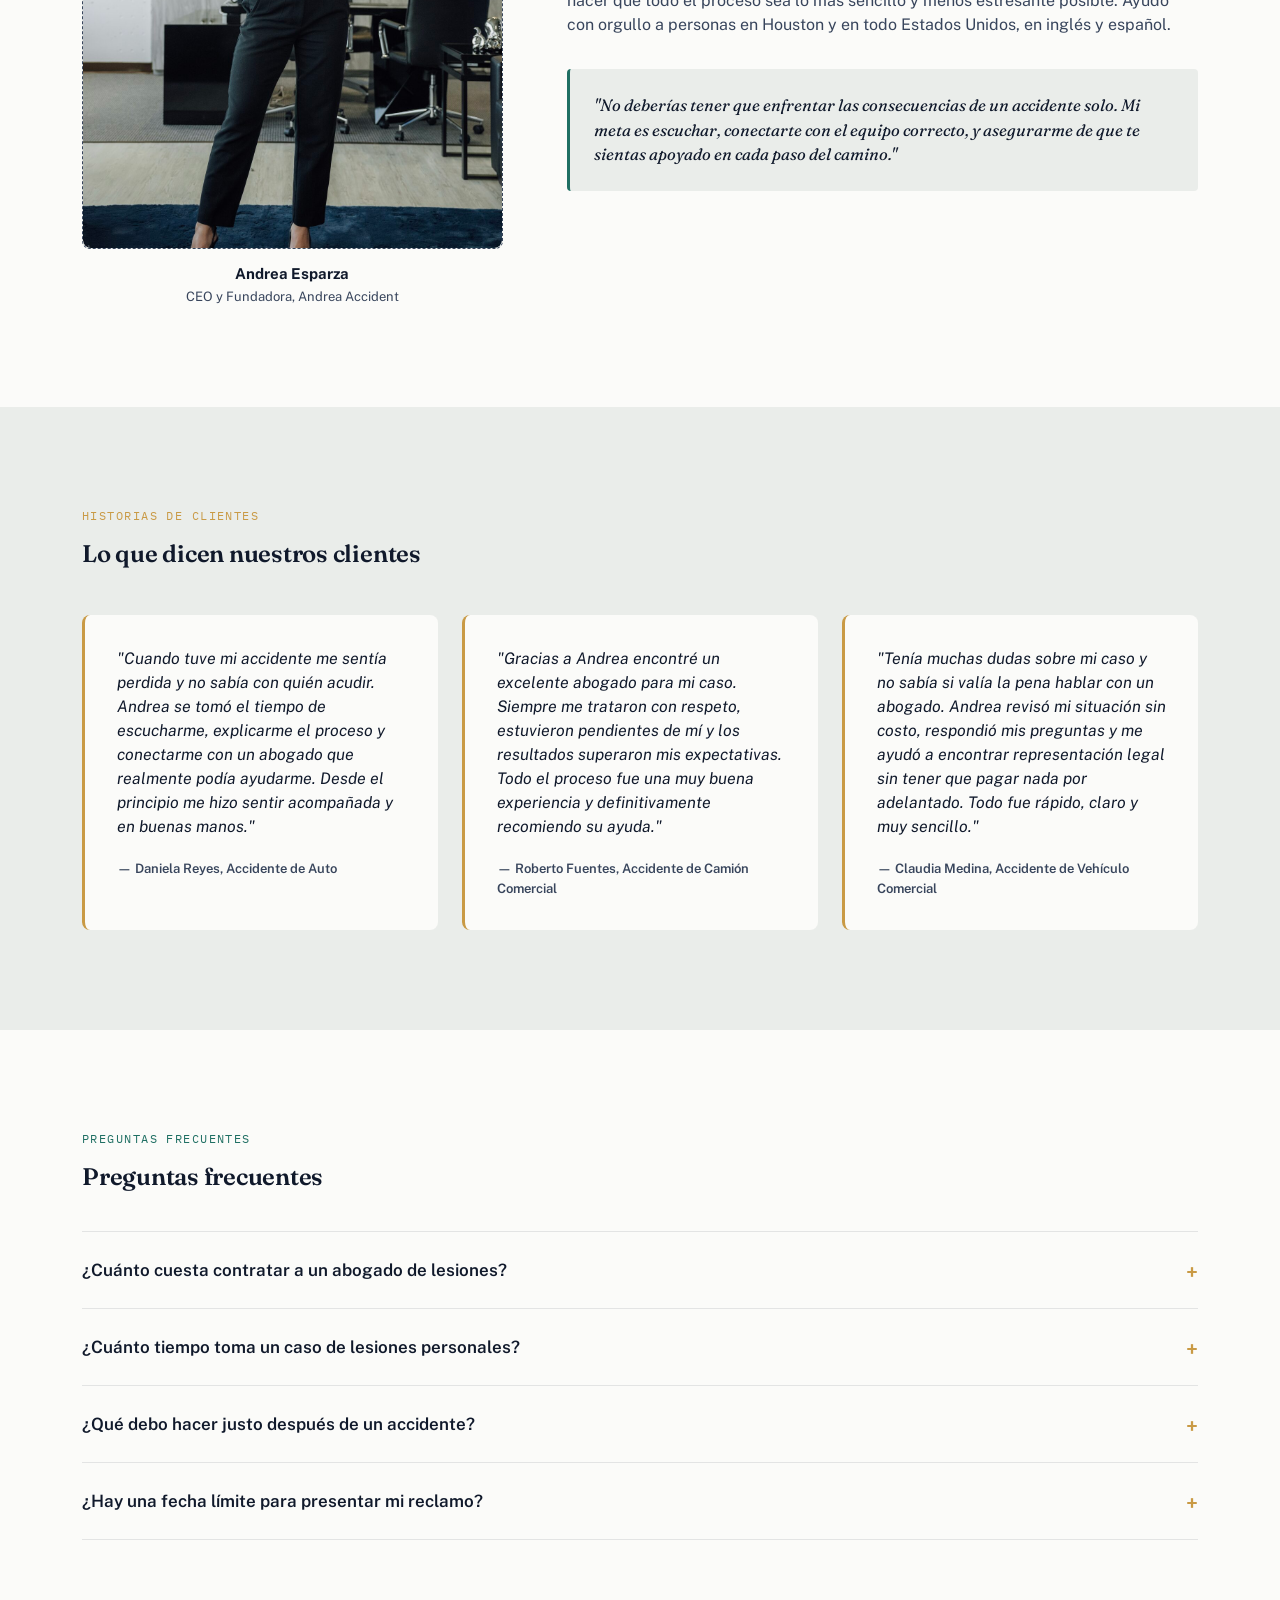
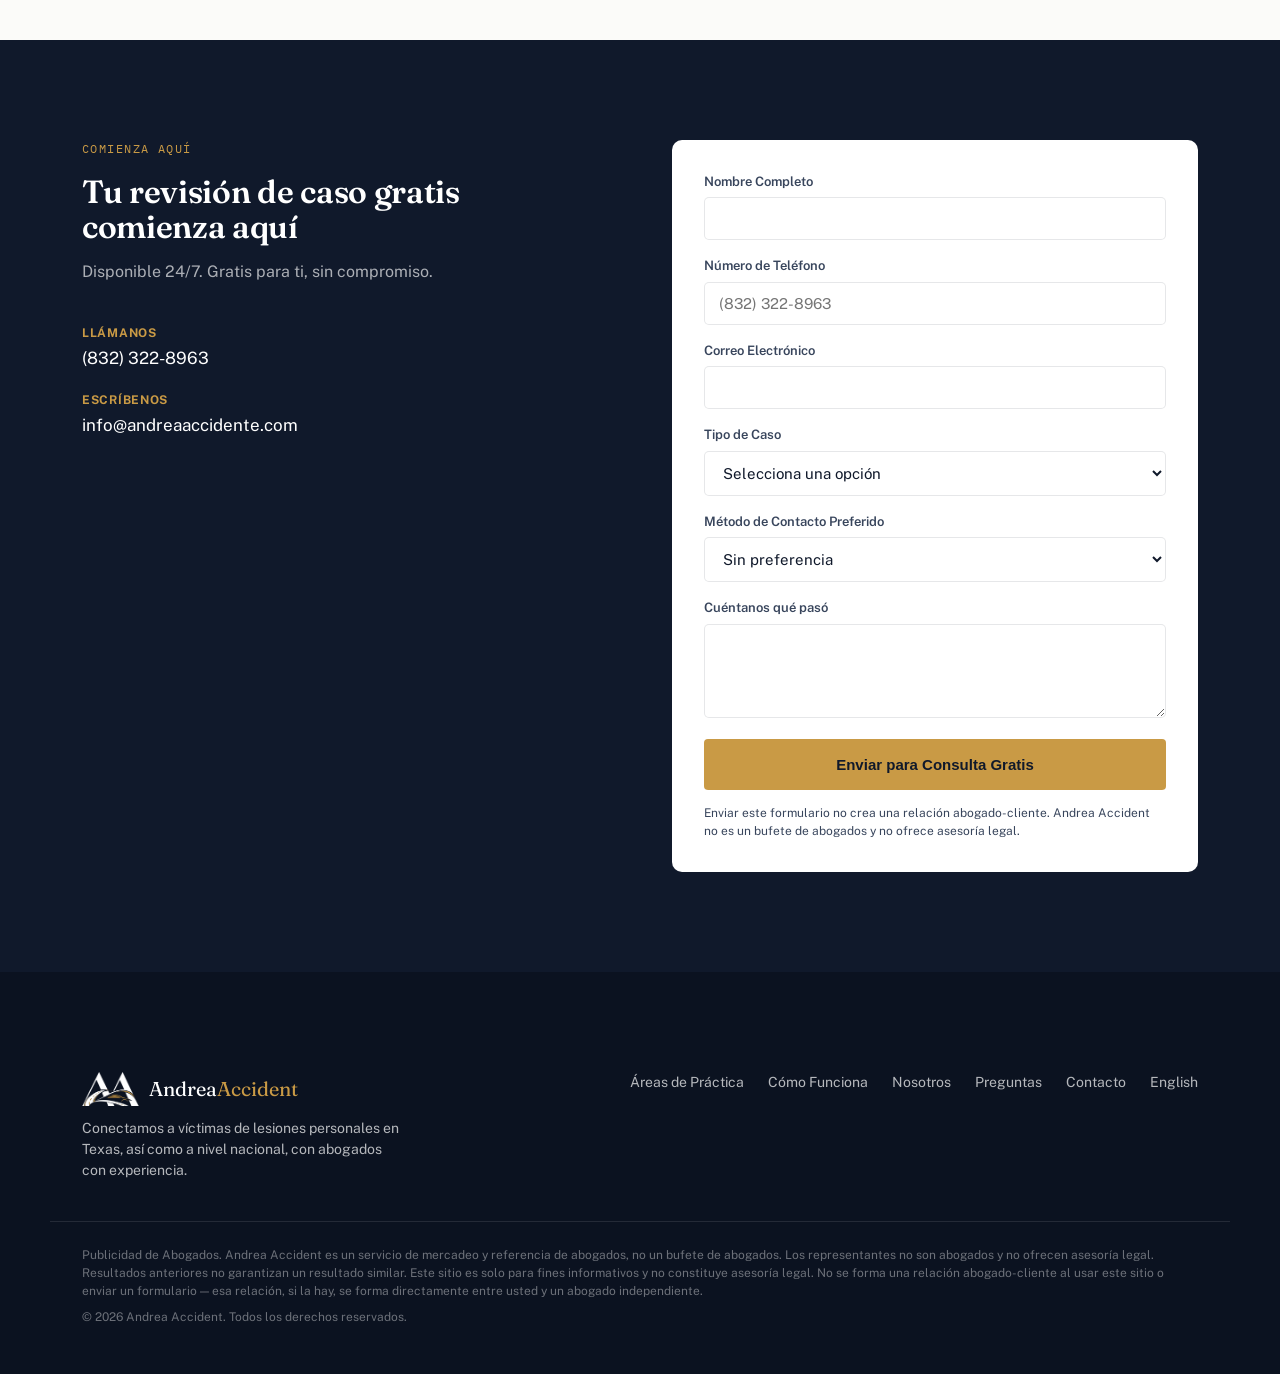
==== commit 27b94d44: "Add hero video, skyline in Path Forward, third result card" ====
--- a/index.html
+++ b/index.html
@@ -83,6 +83,10 @@
       <div class="result-card">
         <div class="result-amount">$6M</div>
         <div class="result-type">Colisión Trasera</div>
+      </div>
+      <div class="result-card">
+        <div class="result-amount">$3M</div>
+        <div class="result-type">Lesión Laboral</div>
       </div>
     </div>
     <p class="results-disclaimer">Los resultados mostrados fueron obtenidos por abogados independientes en representación de clientes referidos a través de Andrea Accident. Andrea Accident no es un bufete de abogados y no representó a estos clientes. Resultados anteriores no garantizan un resultado similar. Las cifras mostradas son marcadores de posición pendientes de datos reales.</p>
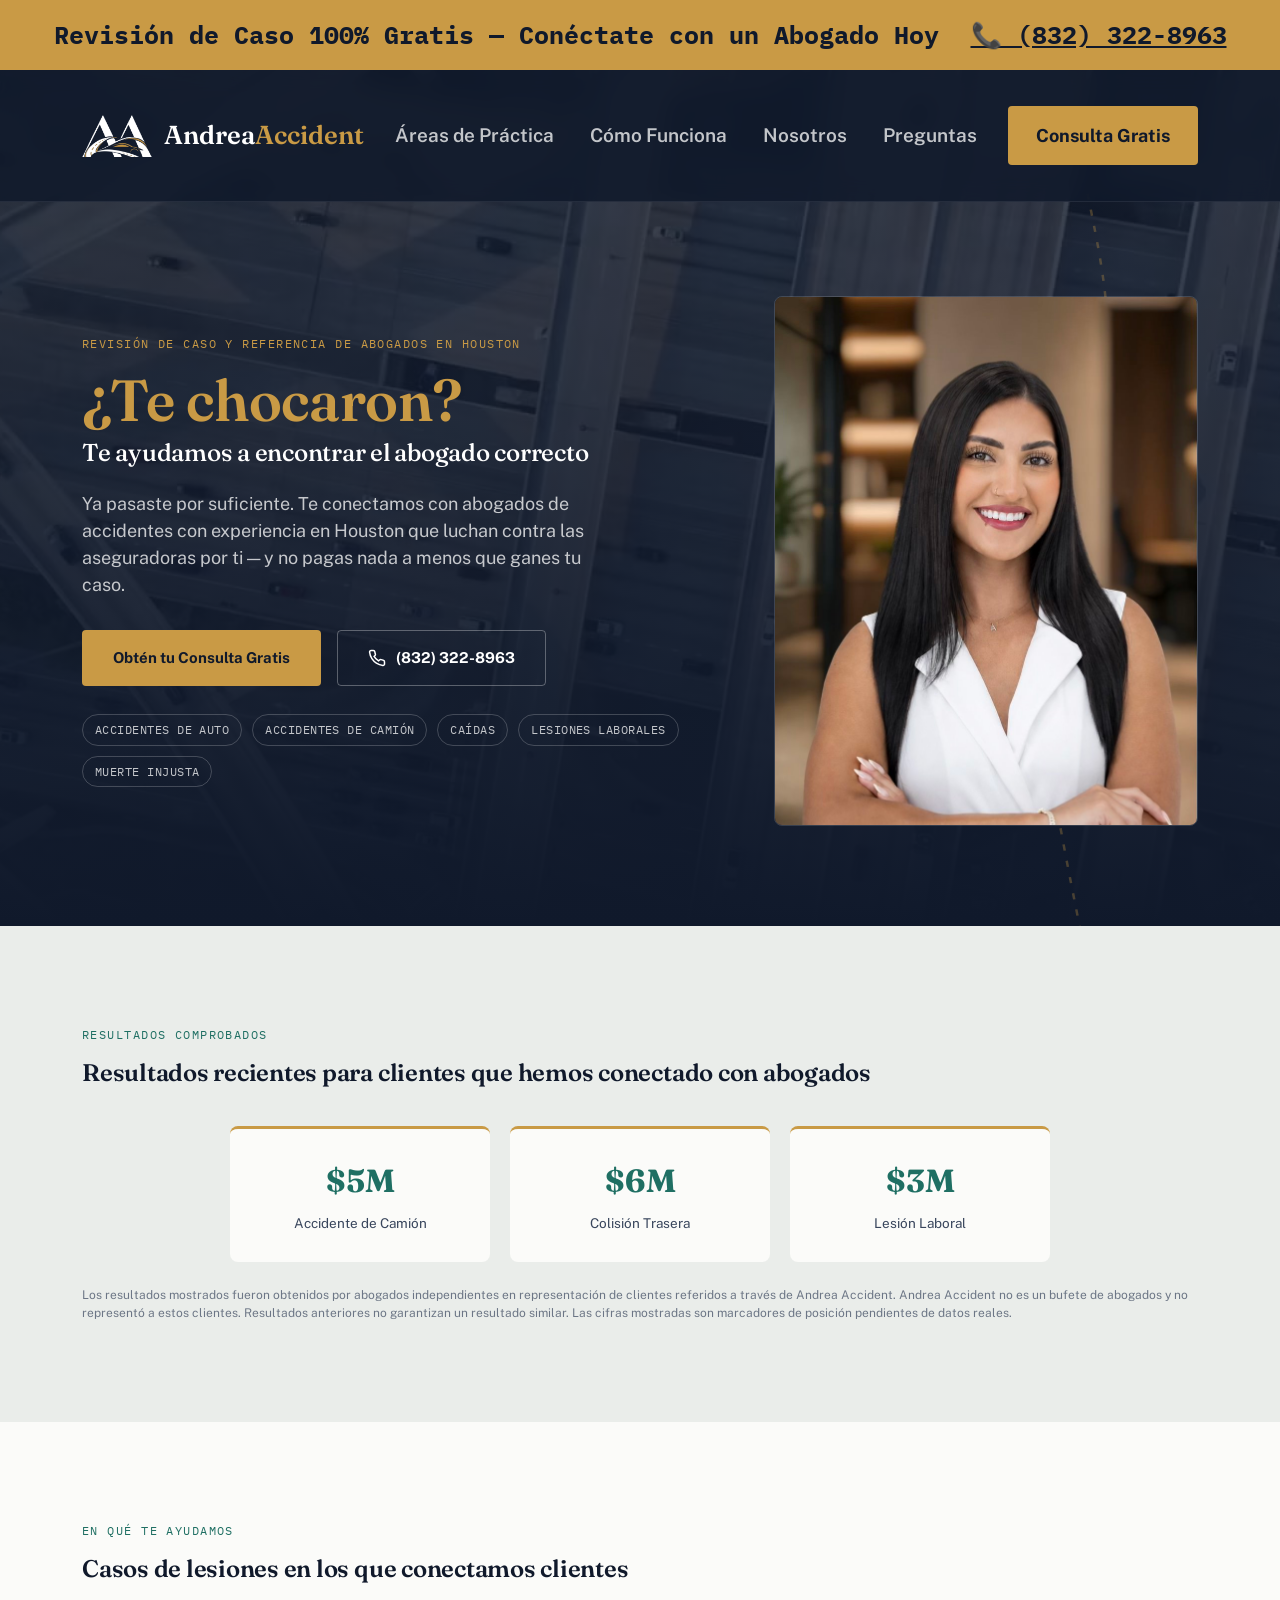
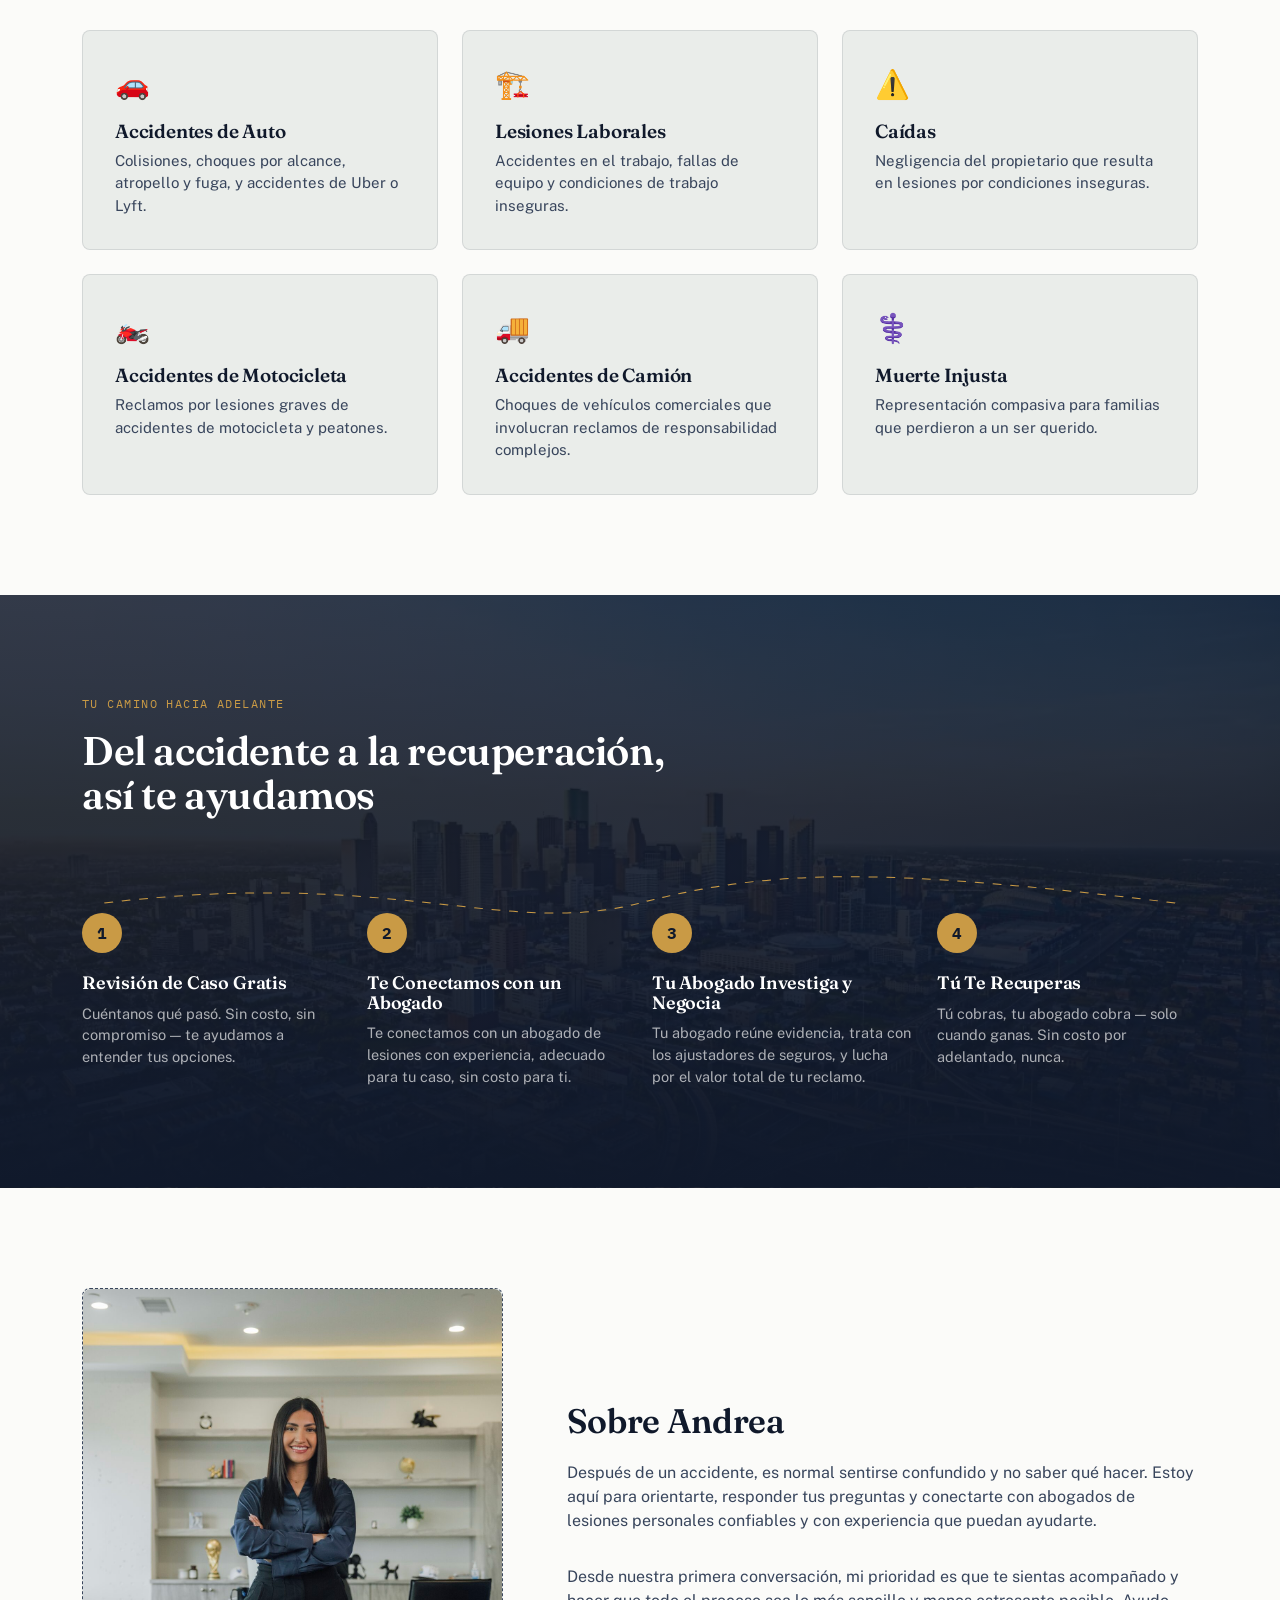
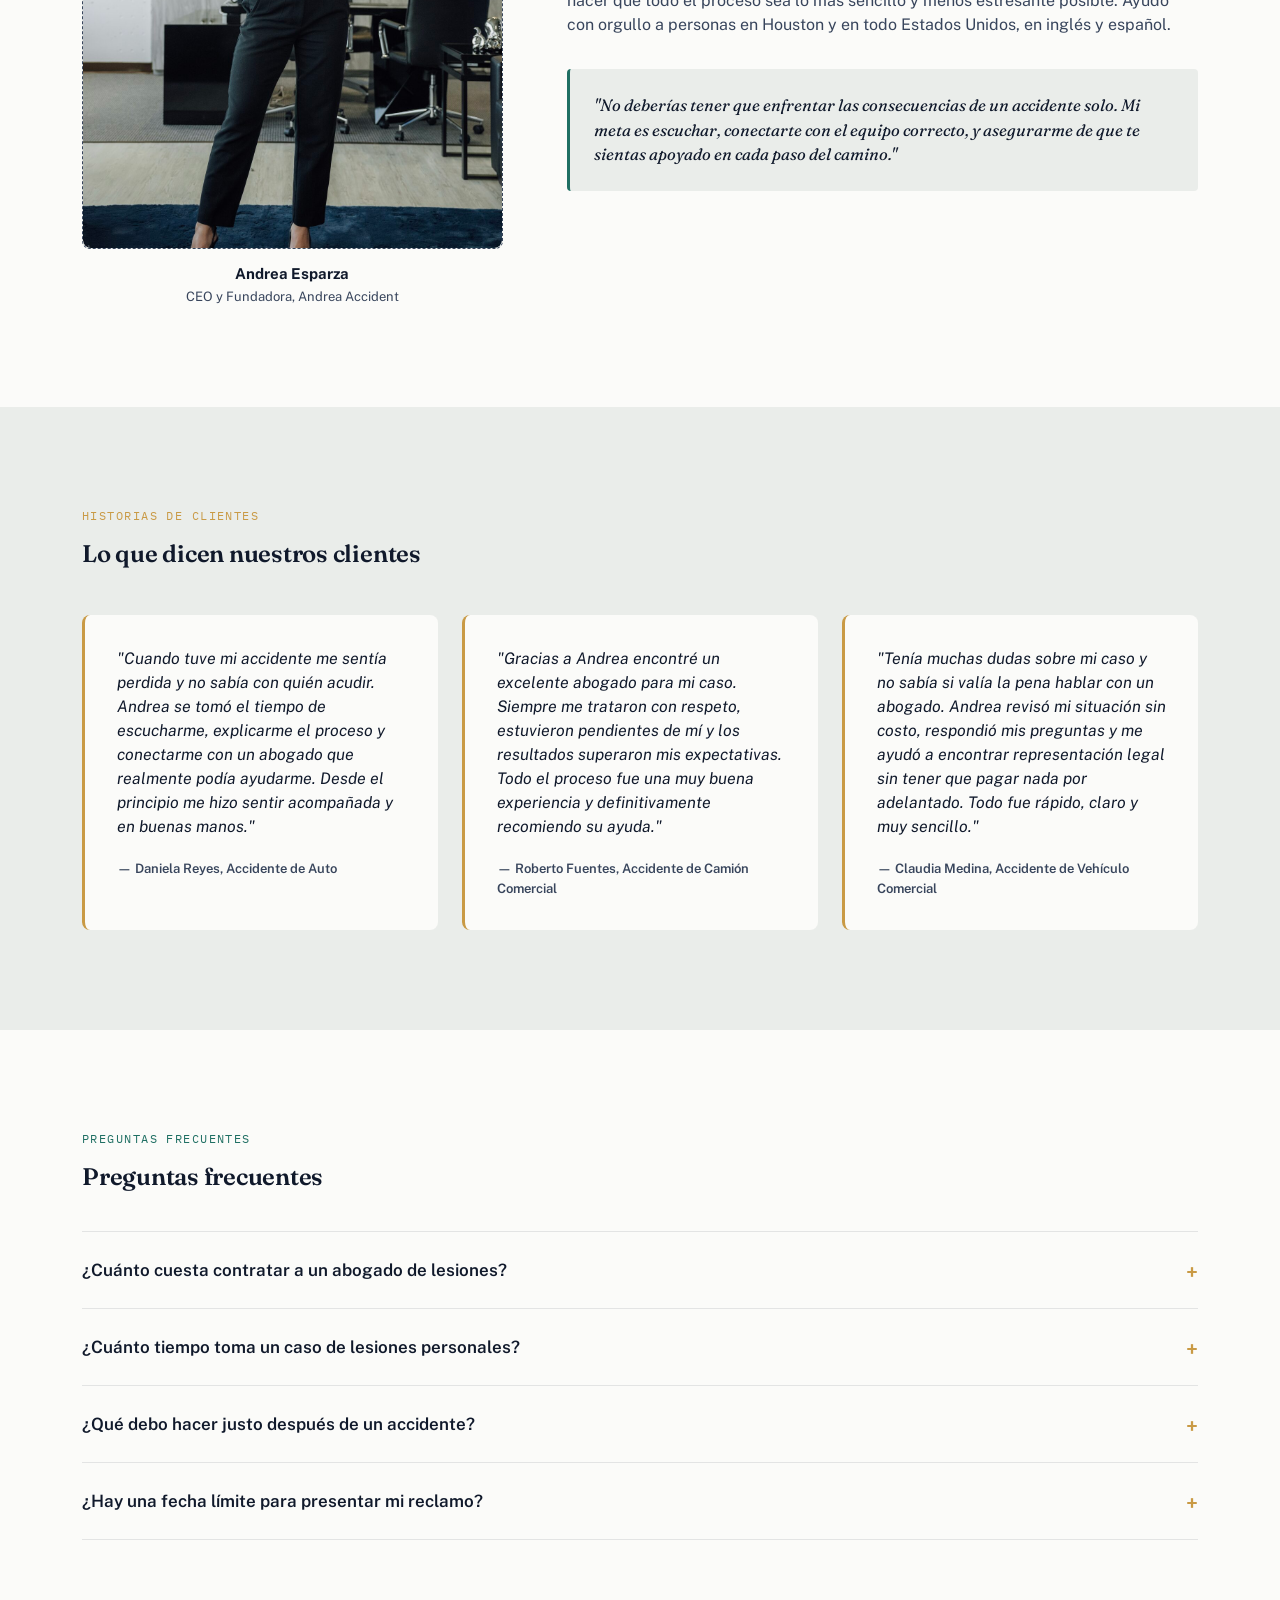
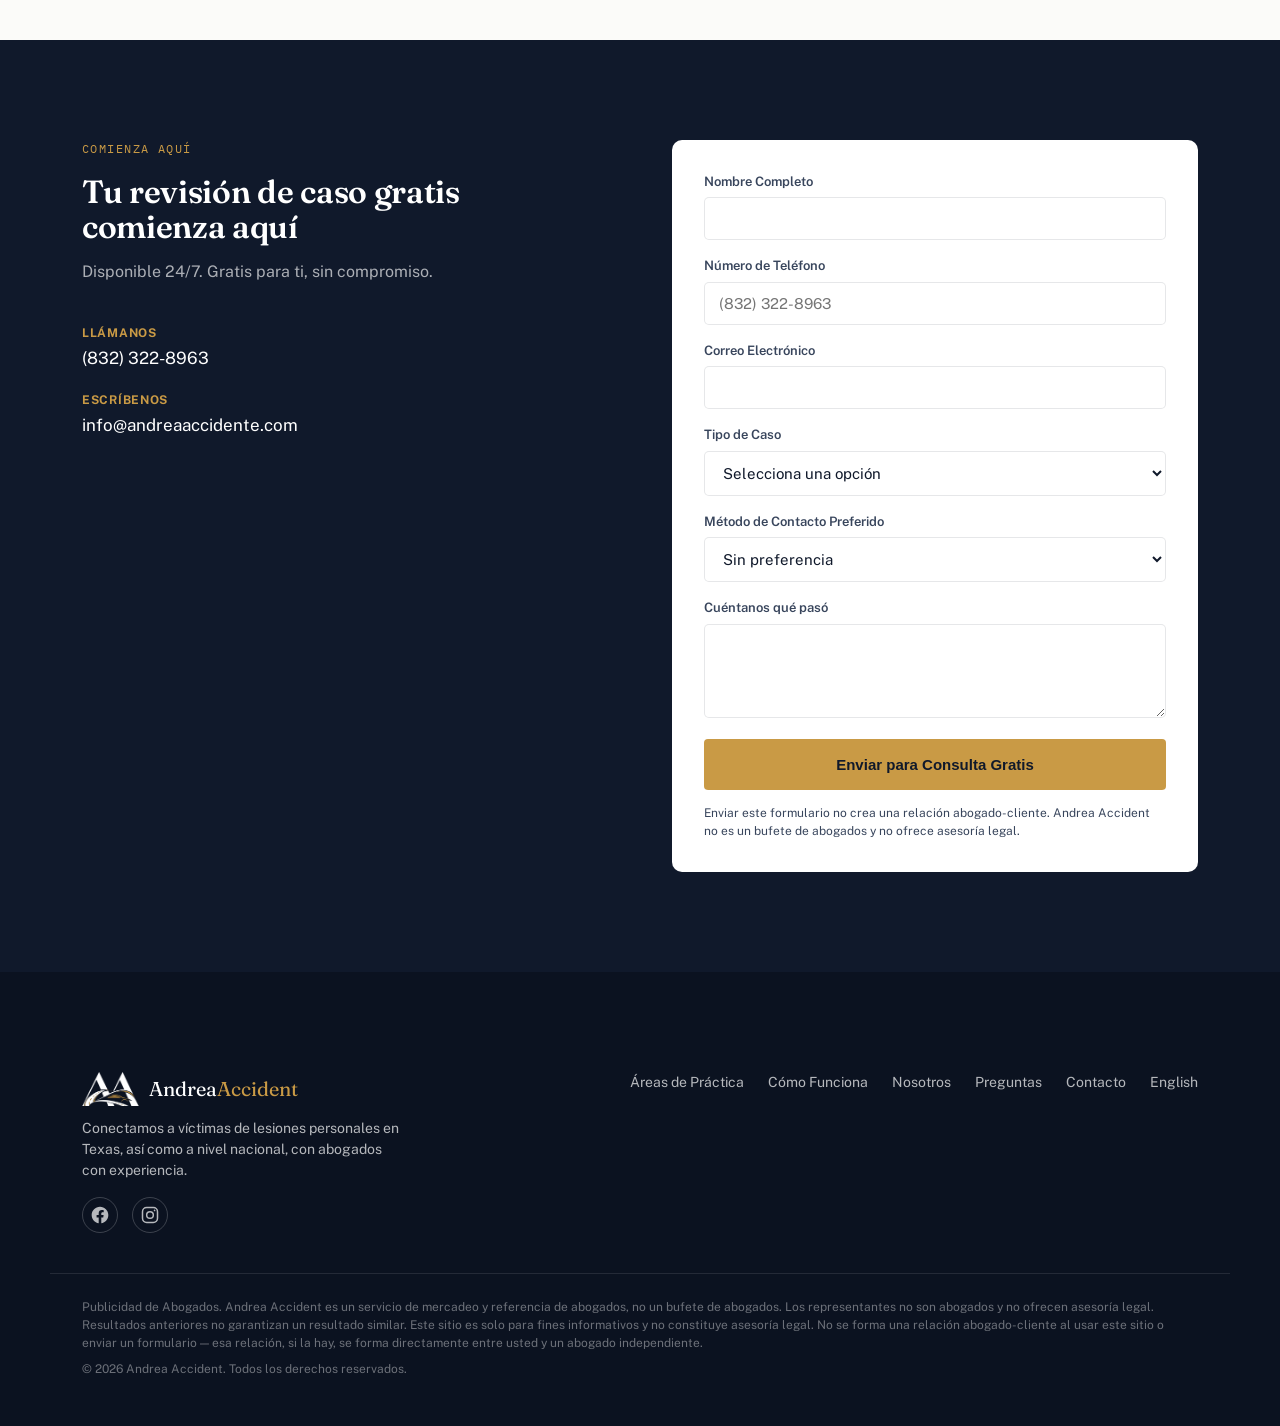
==== commit 5e085bb3: "Add hero video, skyline in Path Forward, third result card, social icons" ====
--- a/index.html
+++ b/index.html
@@ -306,6 +306,14 @@
         <span class="logo-text">Andrea<span class="logo-accent">Accident</span></span>
       </div>
       <p>Conectamos a víctimas de lesiones personales en Texas, así como a nivel nacional, con abogados con experiencia.</p>
+      <div class="footer-social">
+        <a href="https://facebook.com/andrea.esparza.146" target="_blank" rel="noopener" aria-label="Facebook">
+          <svg width="20" height="20" viewBox="0 0 24 24" fill="currentColor"><path d="M22 12.06C22 6.5 17.52 2 12 2S2 6.5 2 12.06c0 5.02 3.66 9.18 8.44 9.94v-7.03H7.9v-2.91h2.54V9.85c0-2.51 1.49-3.9 3.77-3.9 1.09 0 2.24.2 2.24.2v2.46h-1.26c-1.24 0-1.63.77-1.63 1.56v1.88h2.78l-.44 2.91h-2.34V22c4.78-.76 8.44-4.92 8.44-9.94z"/></svg>
+        </a>
+        <a href="https://instagram.com/e.andreaa" target="_blank" rel="noopener" aria-label="Instagram">
+          <svg width="20" height="20" viewBox="0 0 24 24" fill="none" stroke="currentColor" stroke-width="1.8"><rect x="3" y="3" width="18" height="18" rx="5"/><circle cx="12" cy="12" r="4"/><circle cx="17.5" cy="6.5" r="1" fill="currentColor" stroke="none"/></svg>
+        </a>
+      </div>
     </div>
     <div class="footer-links">
       <a href="#practice-areas">Áreas de Práctica</a>
--- a/styles.css
+++ b/styles.css
@@ -482,6 +482,26 @@
 }
 .footer-logo .logo-text .logo-accent { color: var(--amber); }
 .footer-grid p { max-width: 320px; font-size: 14px; }
+.footer-social {
+  display: flex;
+  gap: 14px;
+  margin-top: 16px;
+}
+.footer-social a {
+  display: flex;
+  align-items: center;
+  justify-content: center;
+  width: 36px;
+  height: 36px;
+  border-radius: 50%;
+  border: 1px solid rgba(255,255,255,0.2);
+  color: rgba(255,255,255,0.7);
+  transition: color 0.15s ease, border-color 0.15s ease;
+}
+.footer-social a:hover {
+  color: var(--amber);
+  border-color: var(--amber);
+}
 .footer-links { display: flex; gap: 24px; flex-wrap: wrap; align-self: flex-start; }
 .footer-links a { font-size: 14px; }
 .footer-links a:hover { color: #fff; }
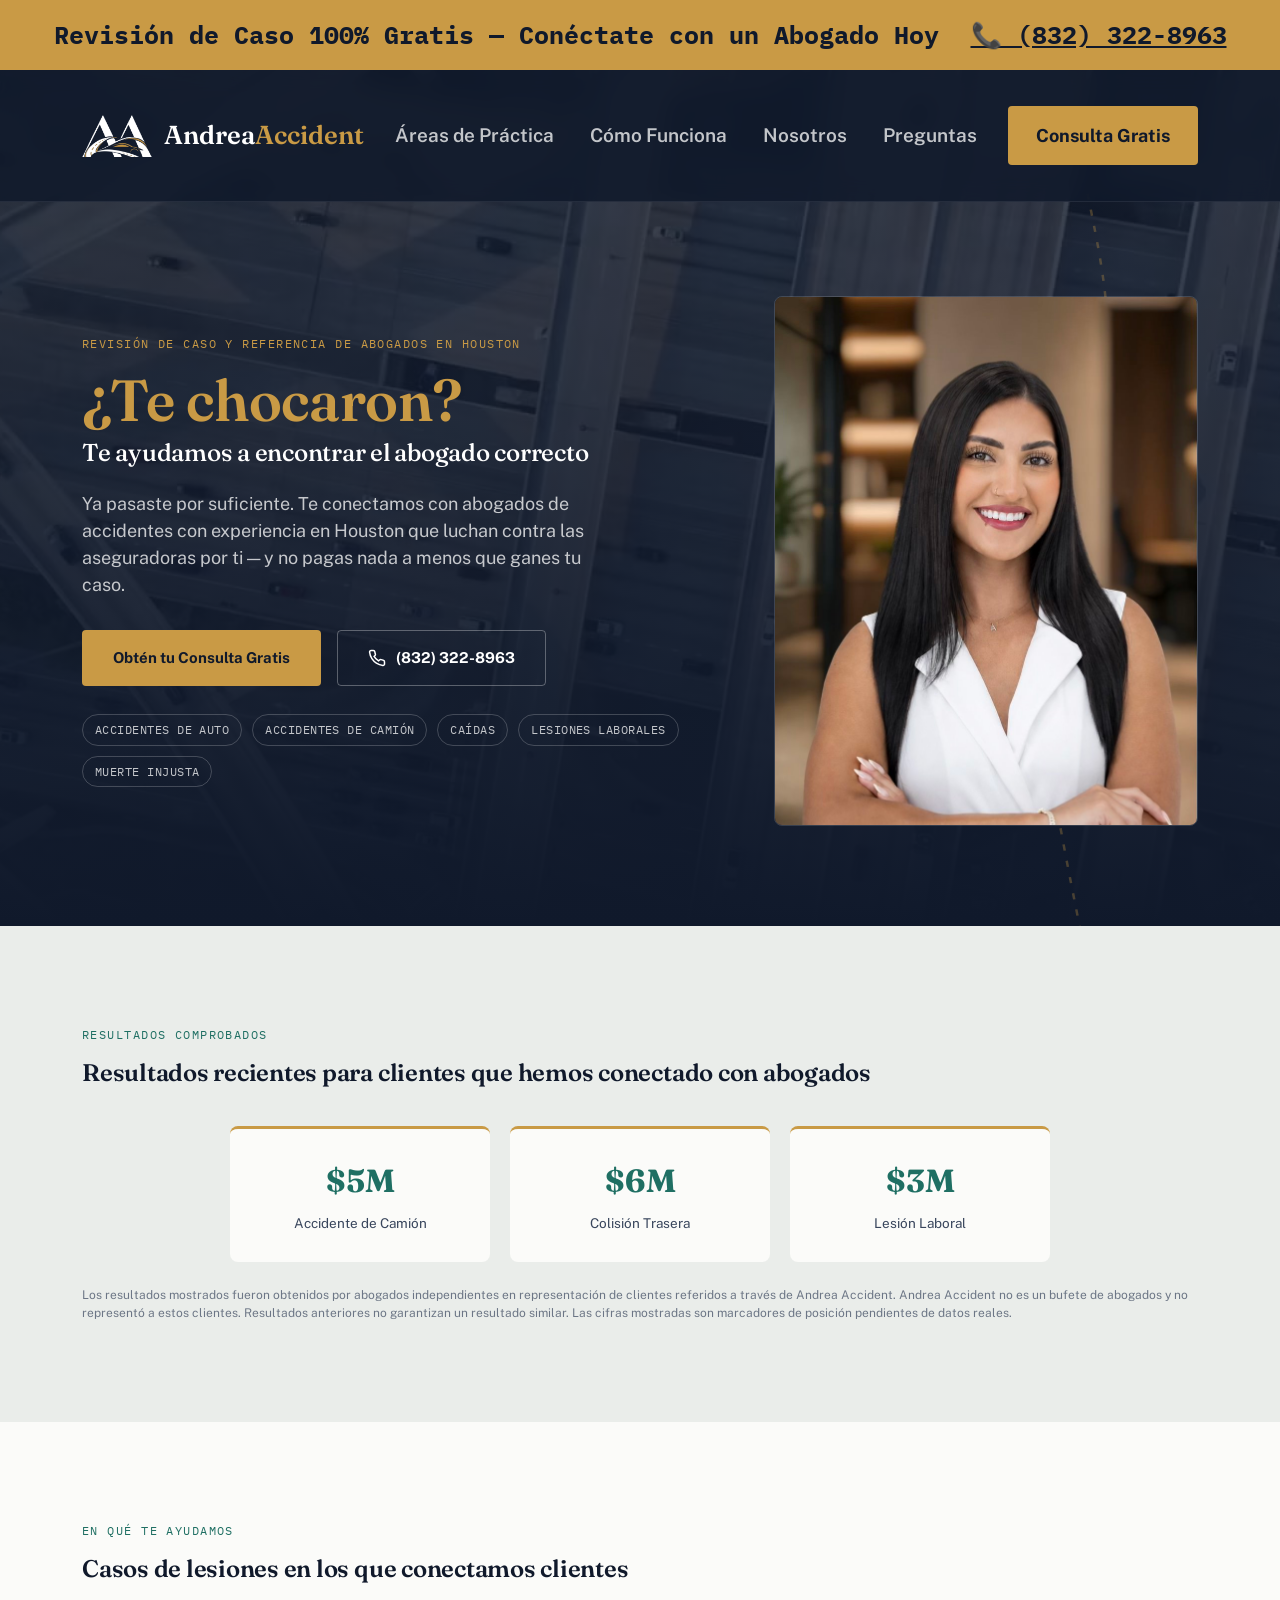
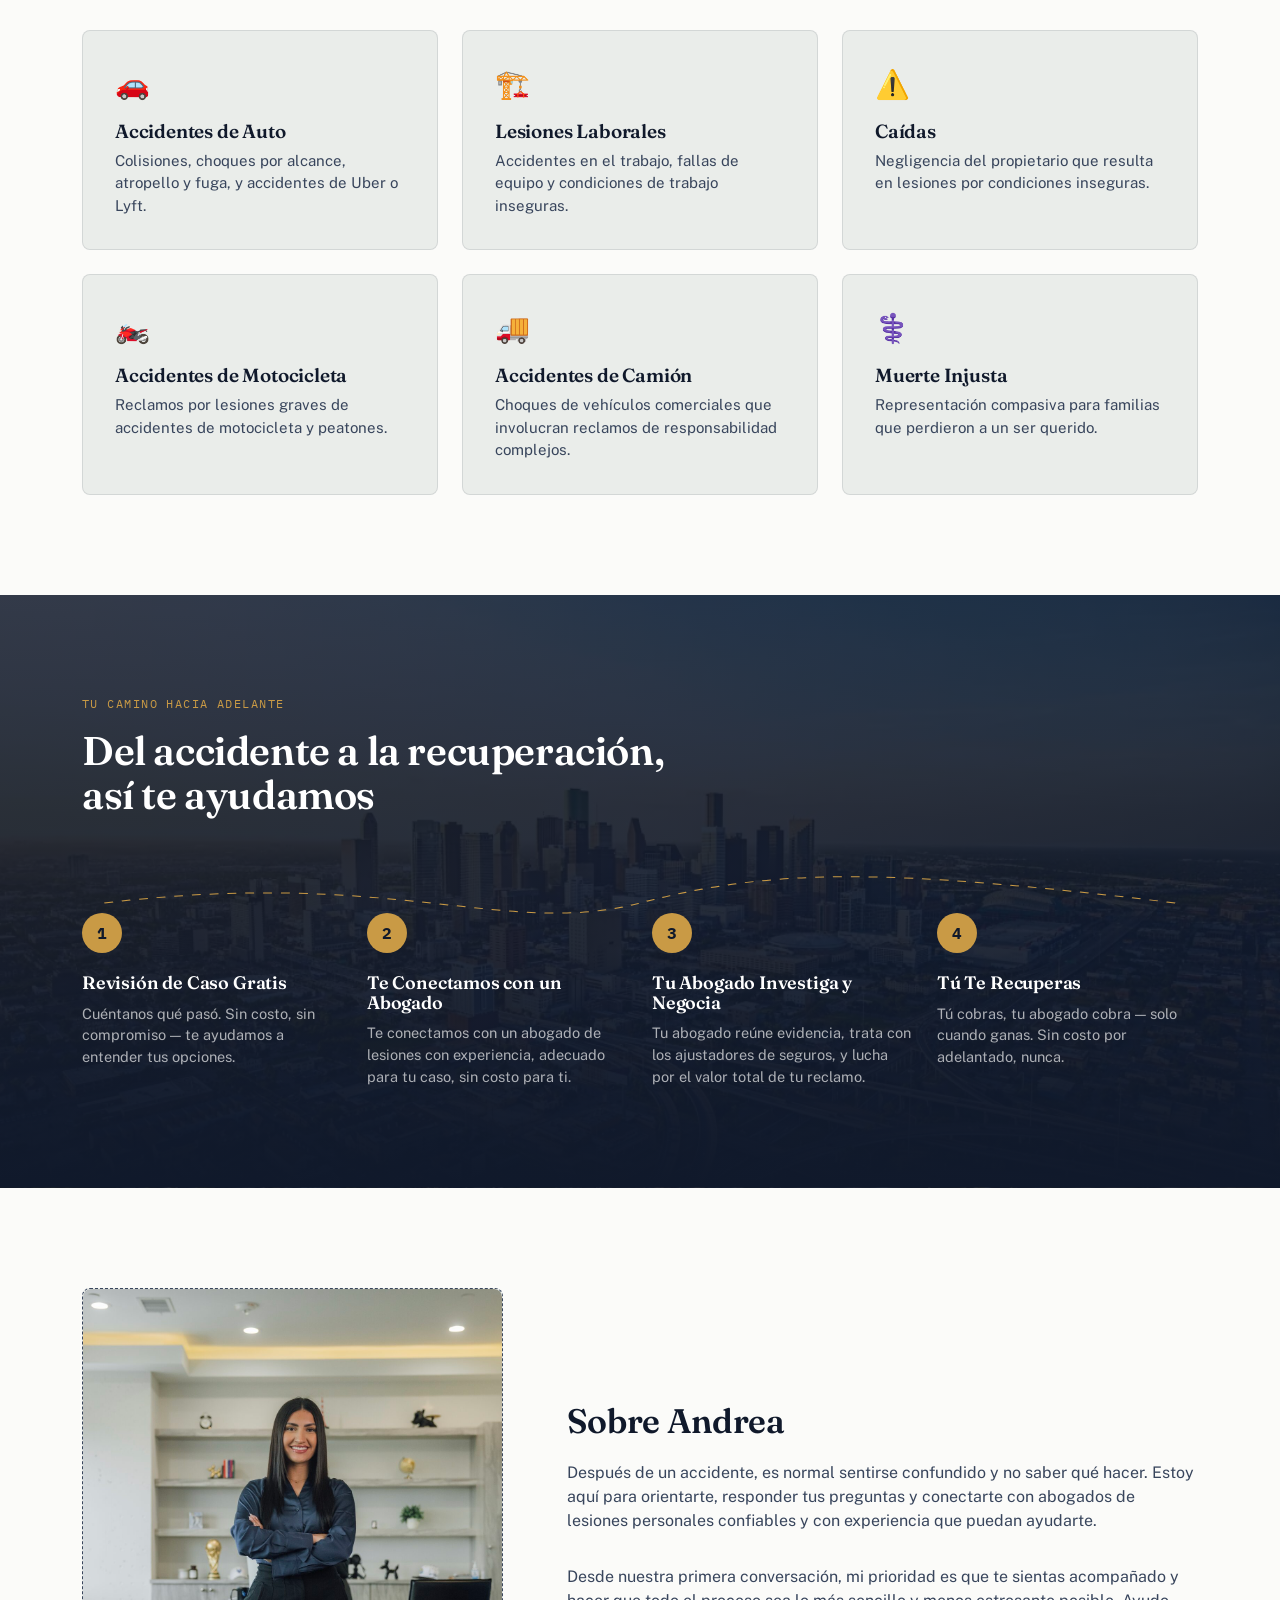
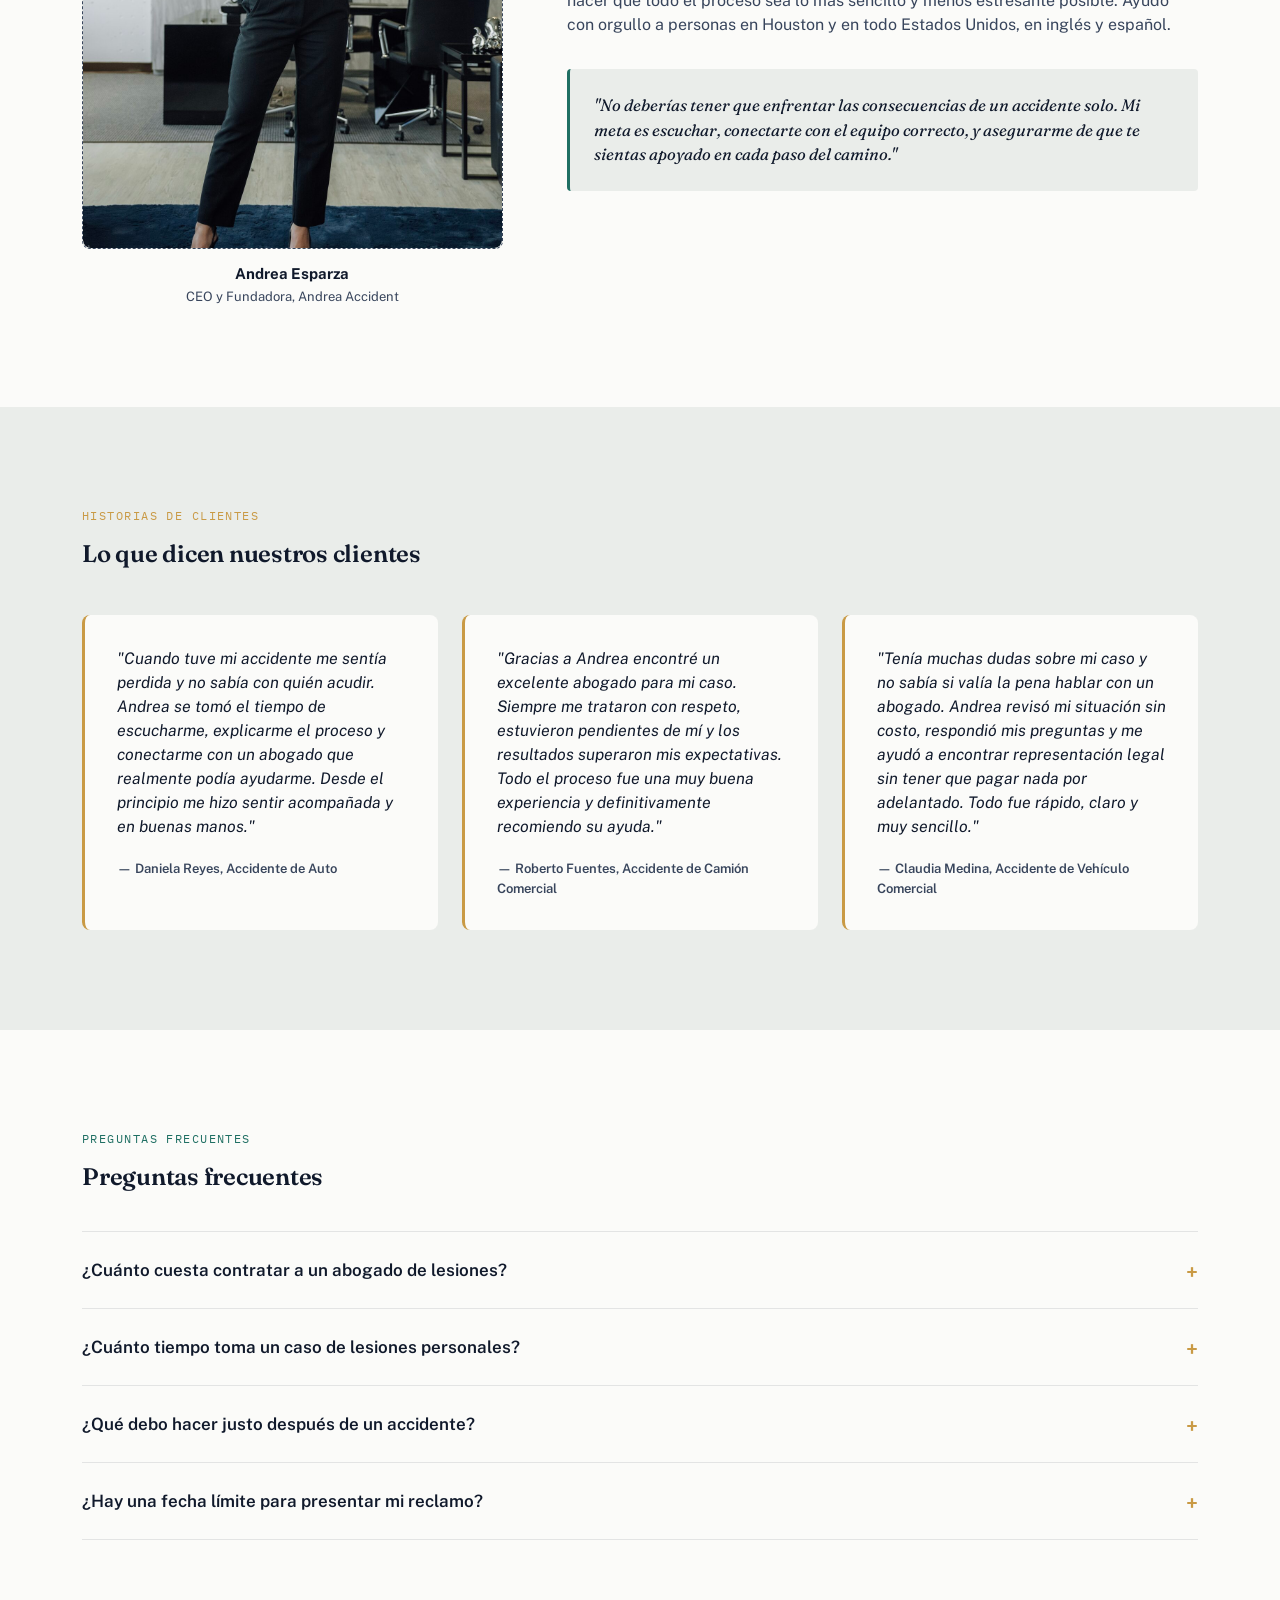
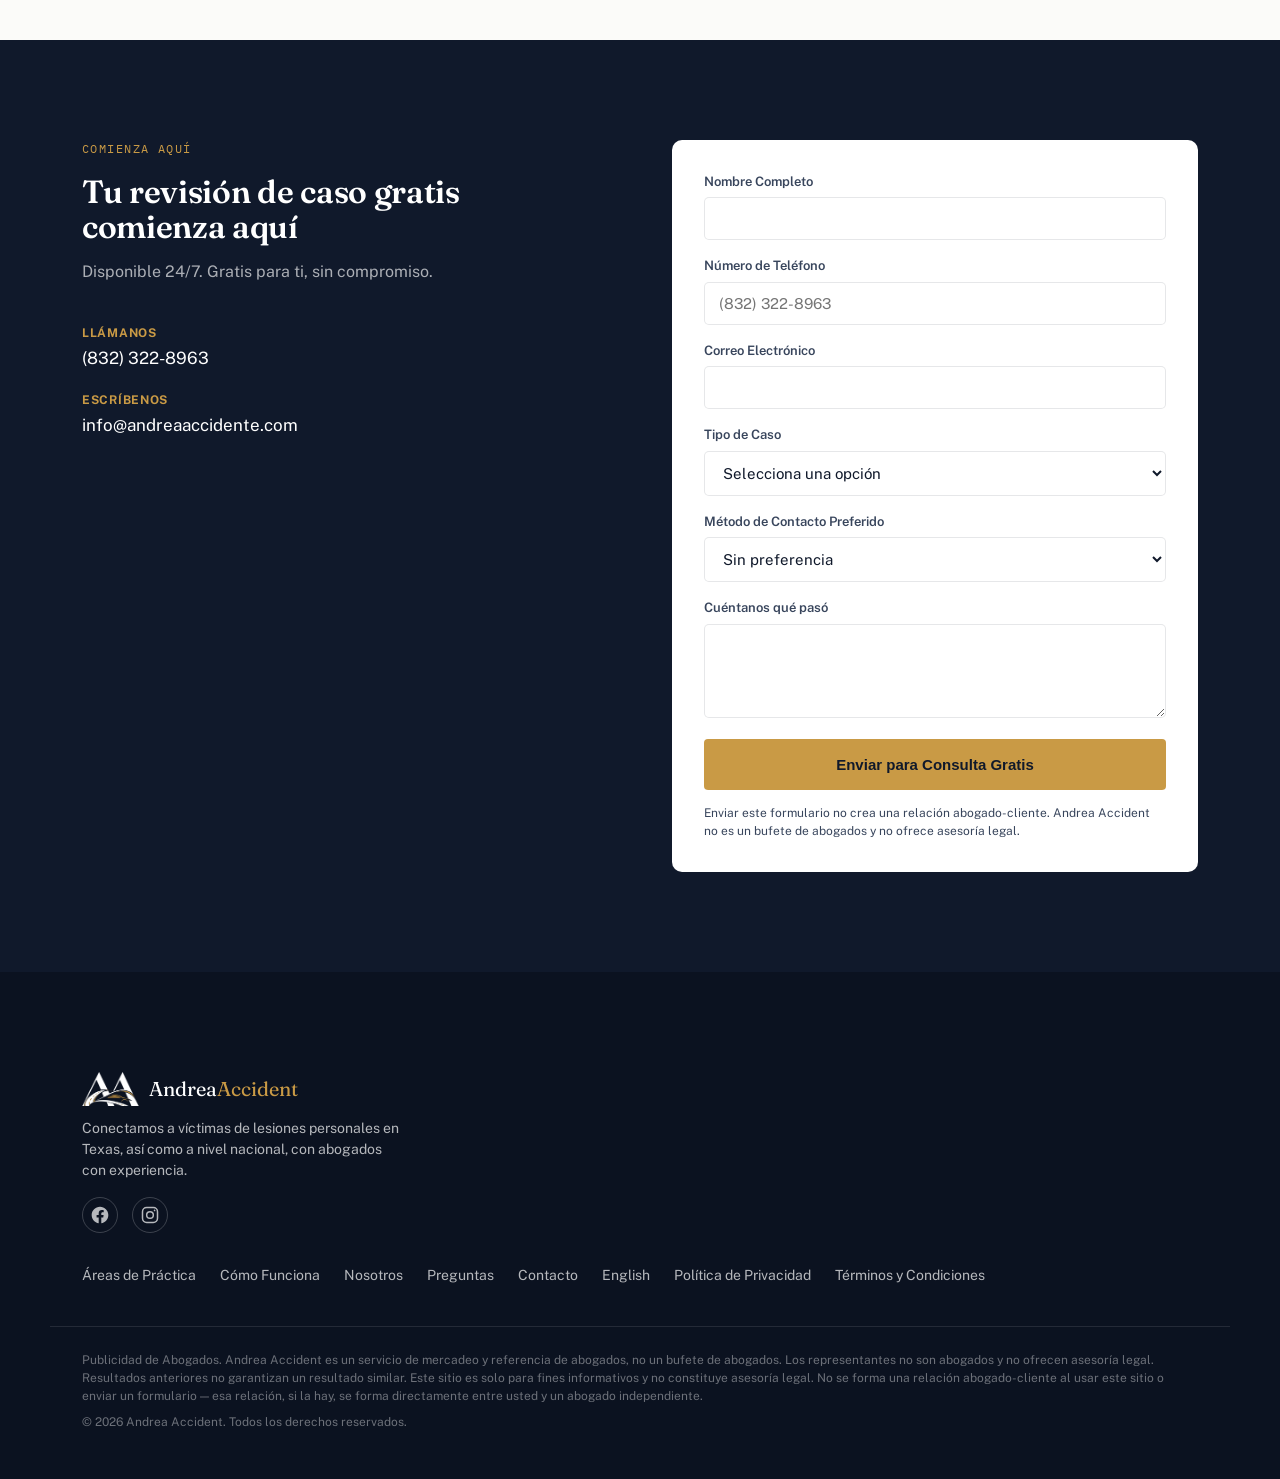
==== commit 02457f60: "Add Privacy Policy and Terms & Conditions pages" ====
--- a/index.html
+++ b/index.html
@@ -322,6 +322,8 @@
       <a href="#faq">Preguntas</a>
       <a href="#contact">Contacto</a>
       <a href="https://andreaaccident.com">English</a>
+      <a href="/politica-de-privacidad.html">Política de Privacidad</a>
+      <a href="/terminos.html">Términos y Condiciones</a>
     </div>
   </div>
   <div class="footer-legal">
--- a/styles.css
+++ b/styles.css
@@ -514,6 +514,18 @@
   color: rgba(255,255,255,0.4);
 }
 .footer-legal p { margin-bottom: 8px; }
+
+/* ===== LEGAL PAGES ===== */
+.legal-page { background: var(--paper); padding-top: 34px; }
+.legal-content { max-width: 760px; margin: 0 auto; padding: calc(var(--utility-h, 66px) + var(--nav-h, 116px) + 60px) 32px 100px; }
+.legal-content h1 { font-size: clamp(30px, 4vw, 42px); margin-bottom: 12px; color: var(--ink); }
+.legal-content .legal-updated { font-family: var(--mono); font-size: 12px; color: var(--ink-soft); margin-bottom: 40px; display: block; }
+.legal-content h2 { font-size: 22px; margin: 40px 0 14px; color: var(--ink); }
+.legal-content p { color: var(--ink-soft); font-size: 15.5px; line-height: 1.7; margin-bottom: 16px; }
+.legal-content ul { color: var(--ink-soft); font-size: 15.5px; line-height: 1.7; margin: 0 0 16px 20px; }
+.legal-content li { margin-bottom: 8px; }
+.legal-content a { color: var(--teal); text-decoration: underline; }
+.legal-content strong { color: var(--ink); }
 
 /* ===== RESPONSIVE ===== */
 @media (max-width: 900px) {
